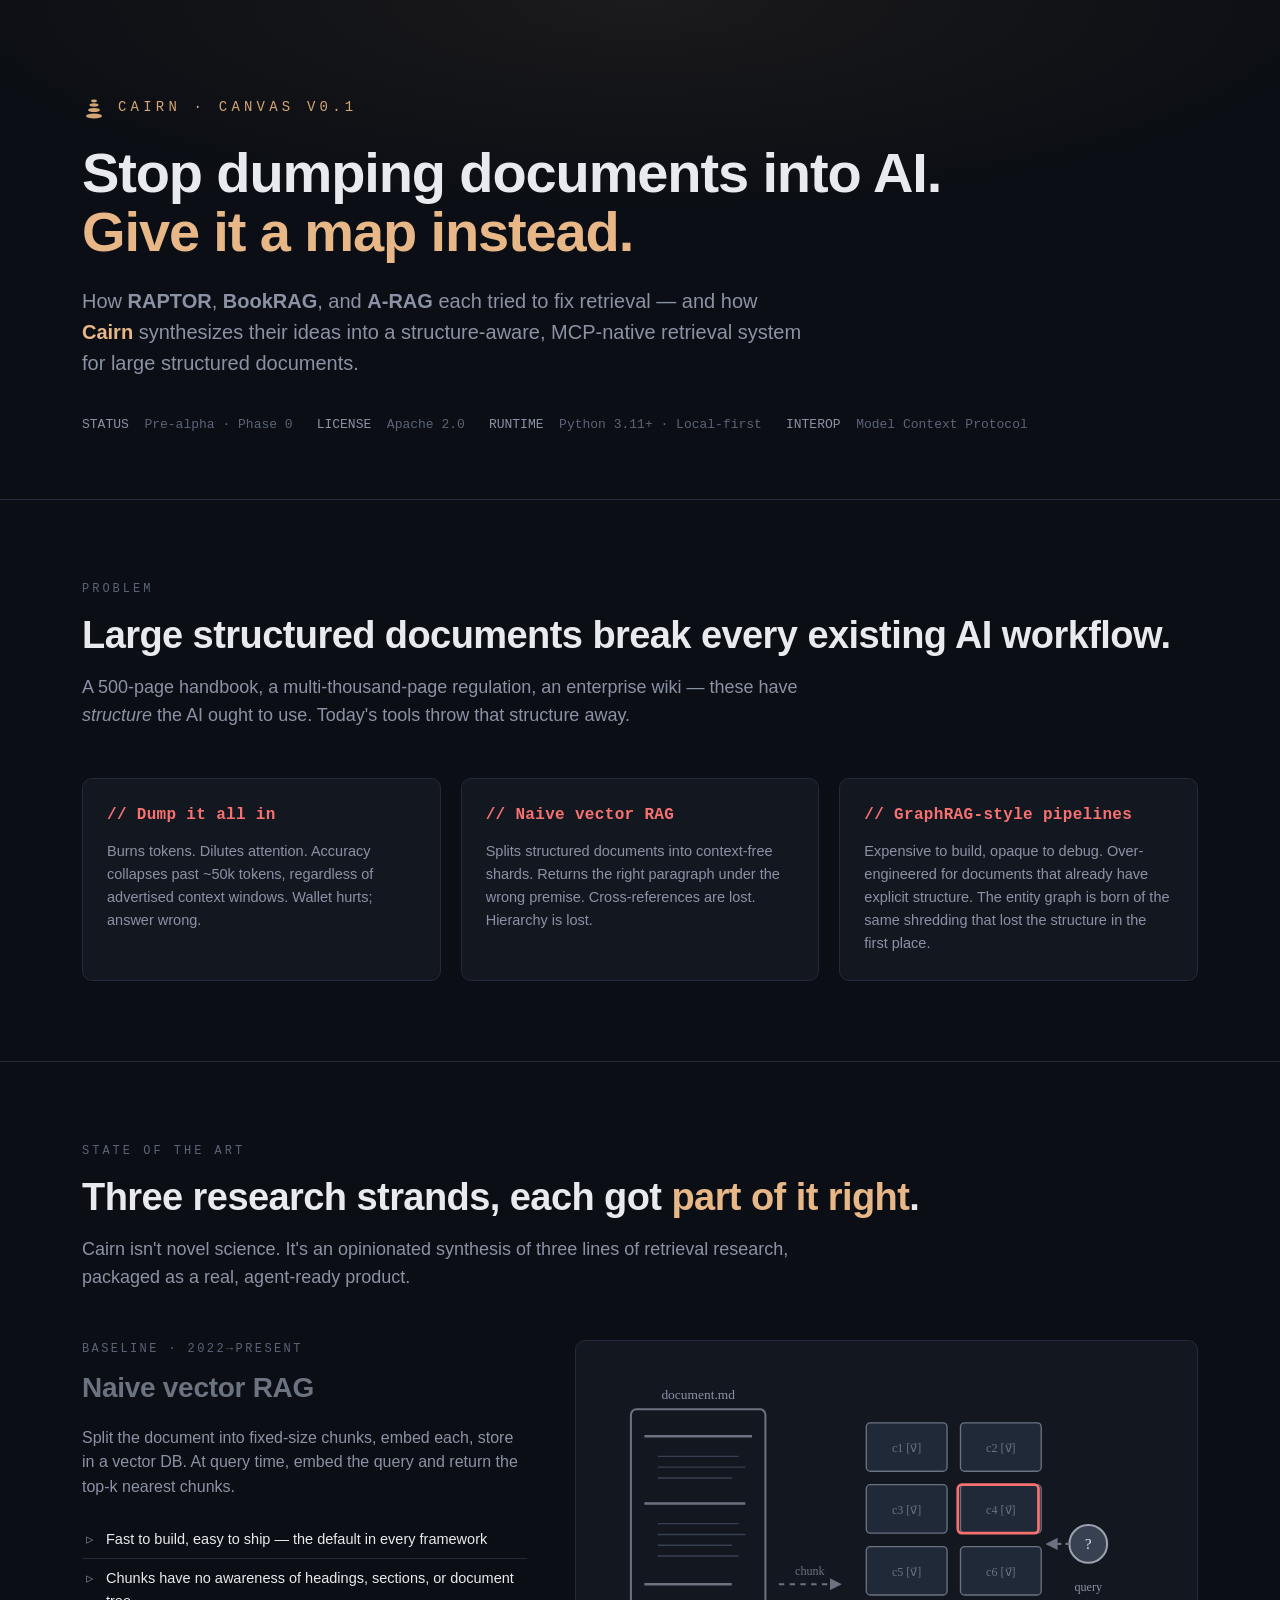
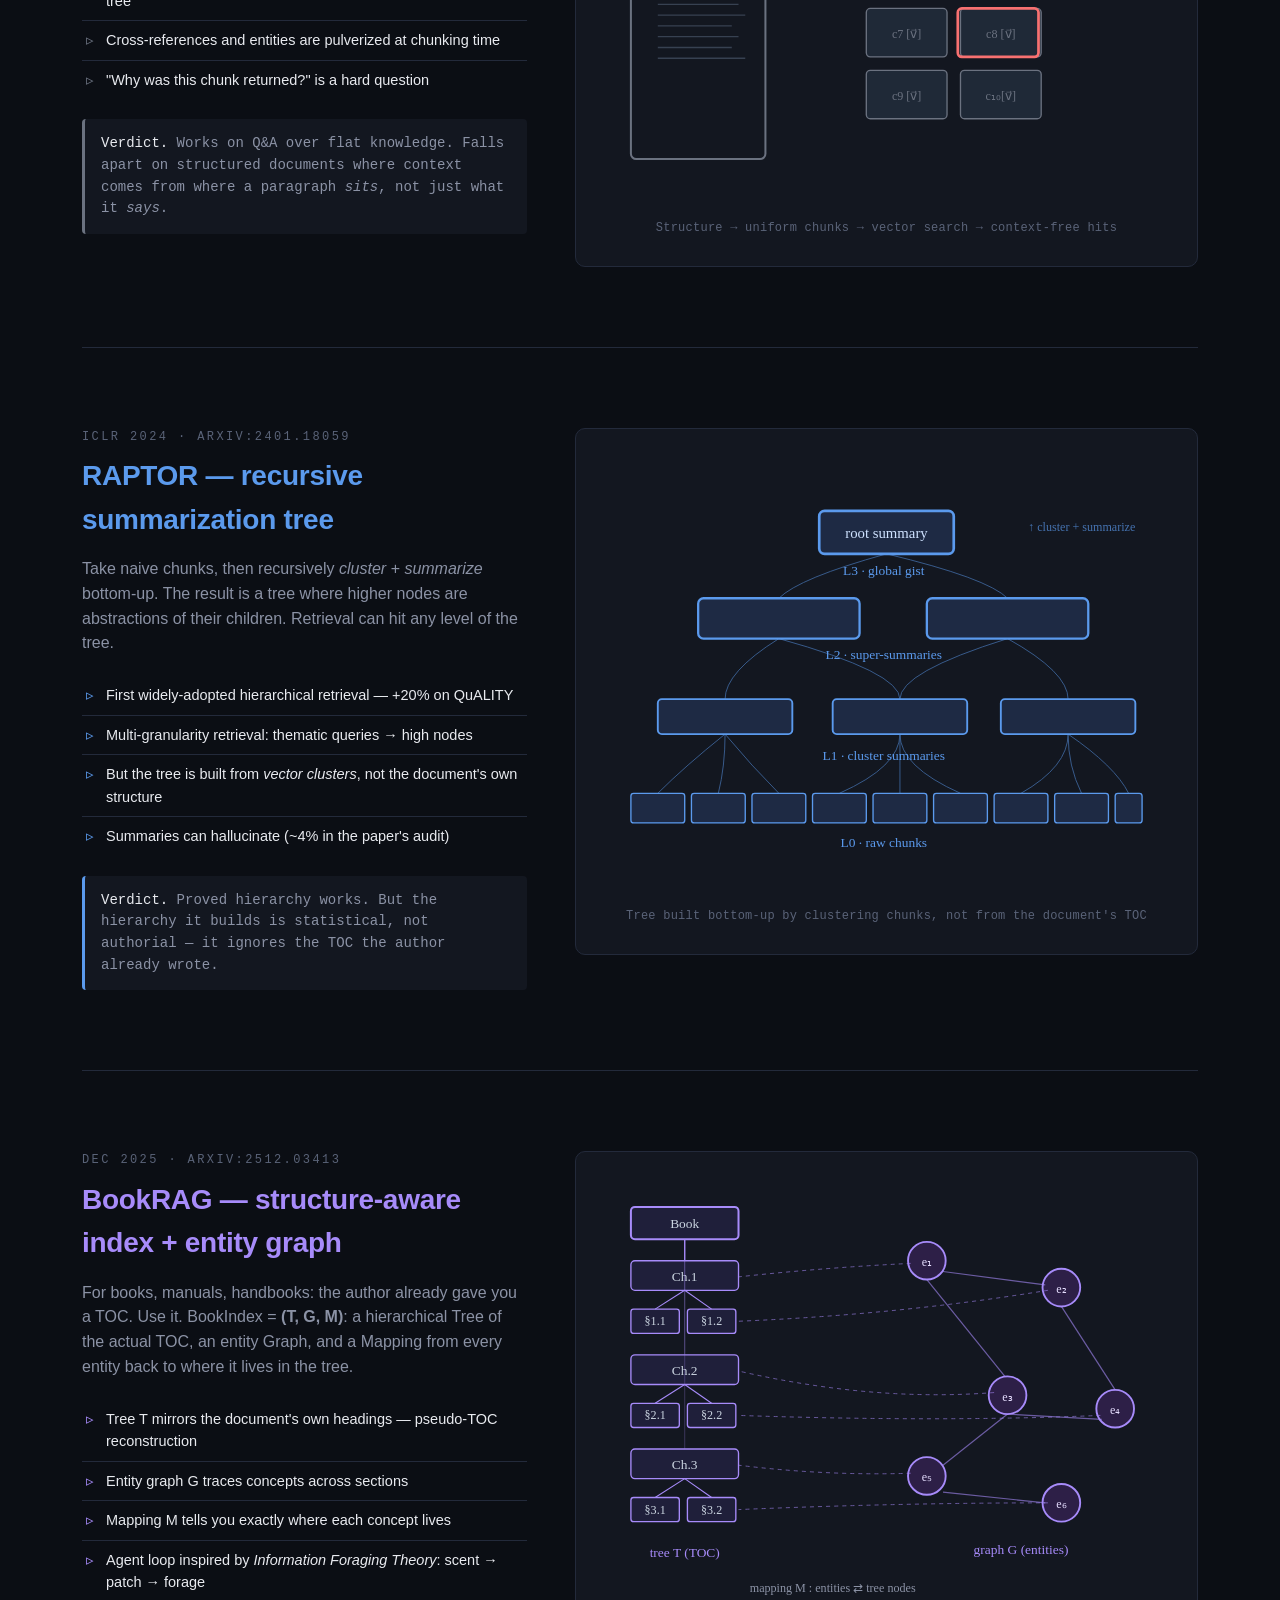
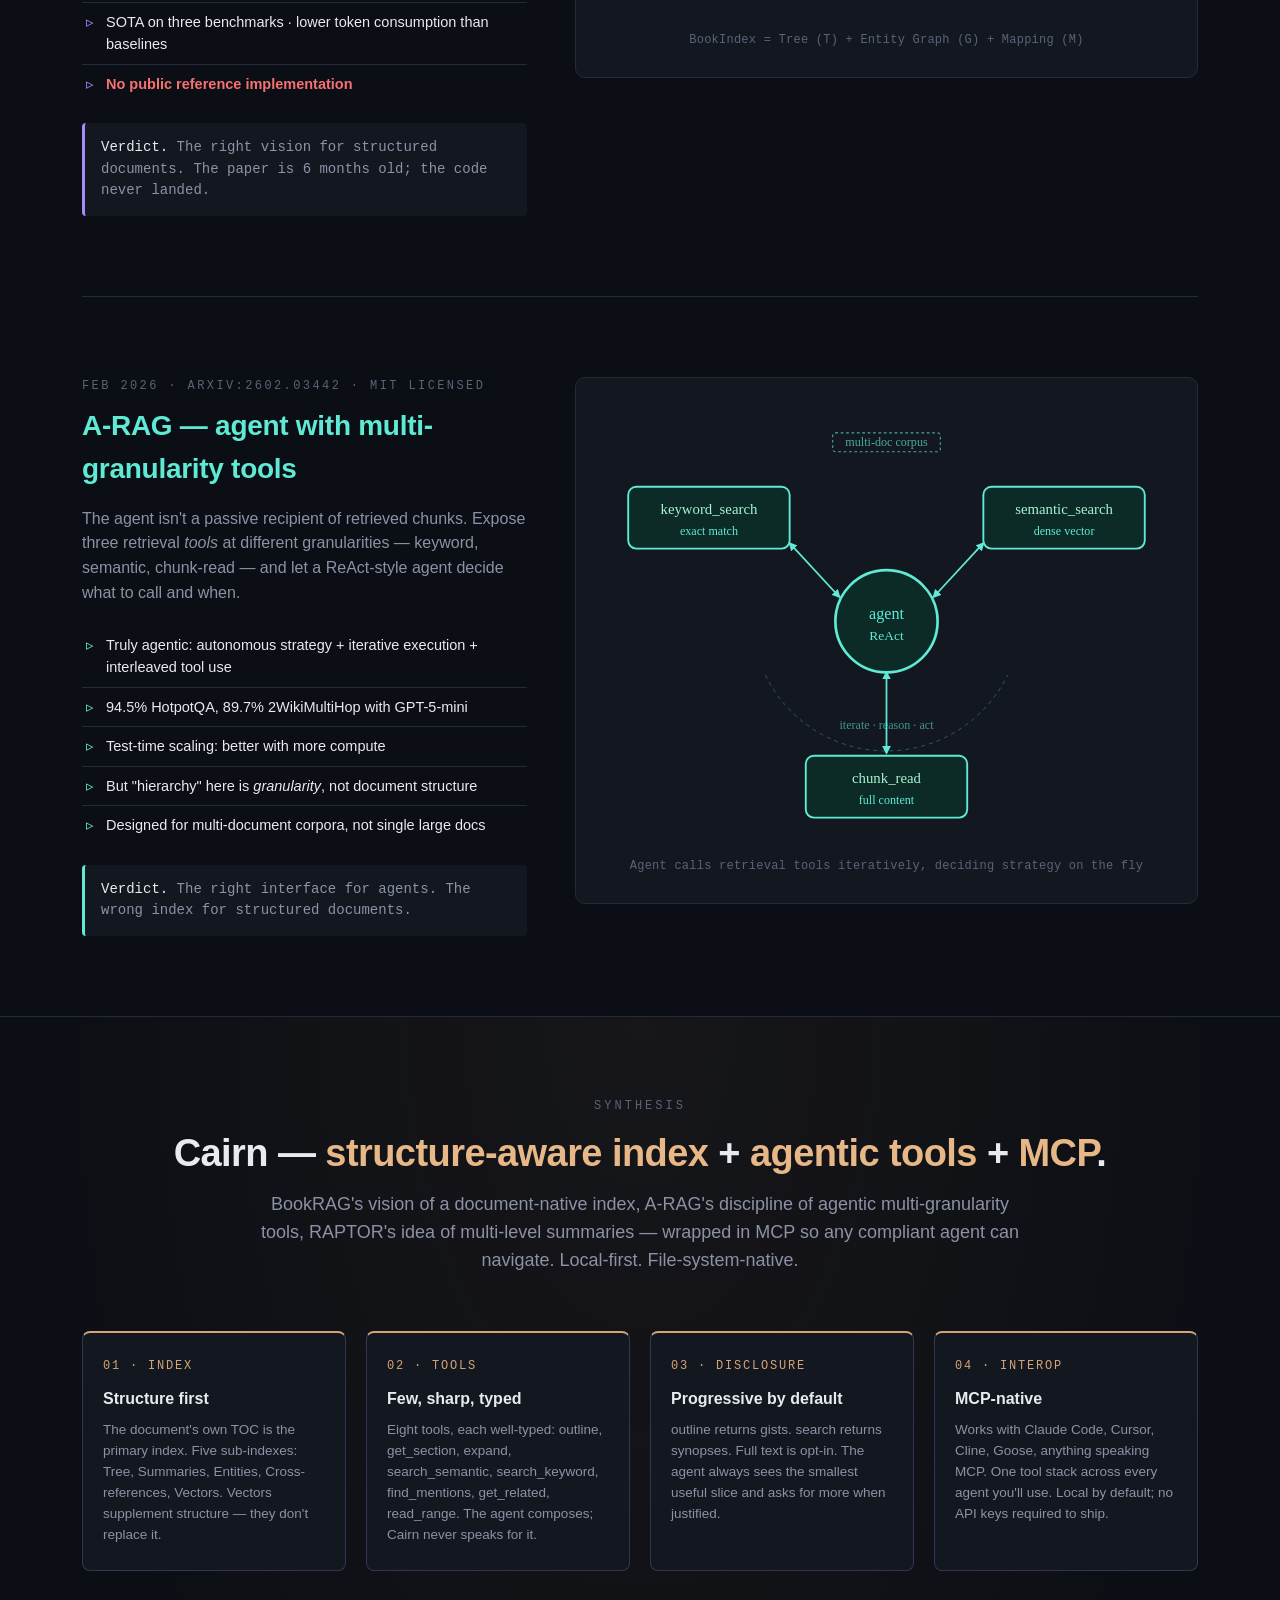
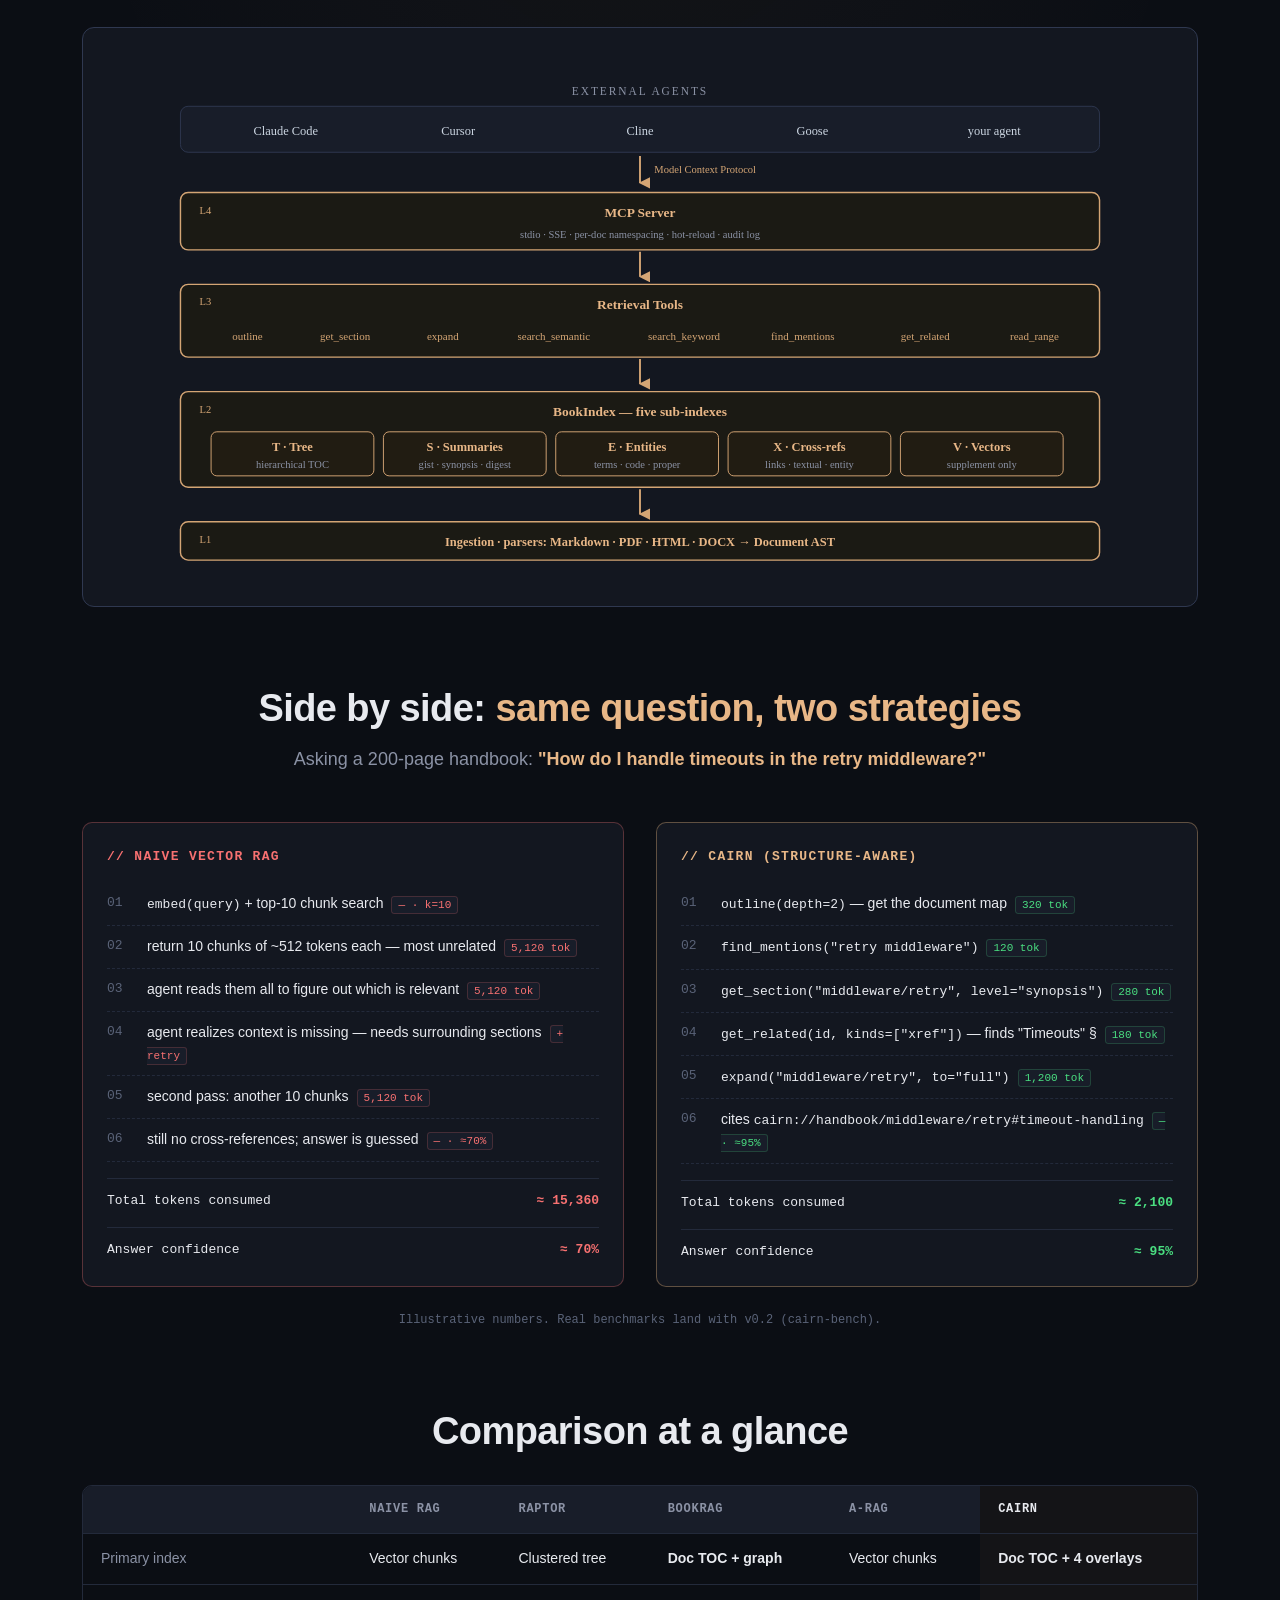
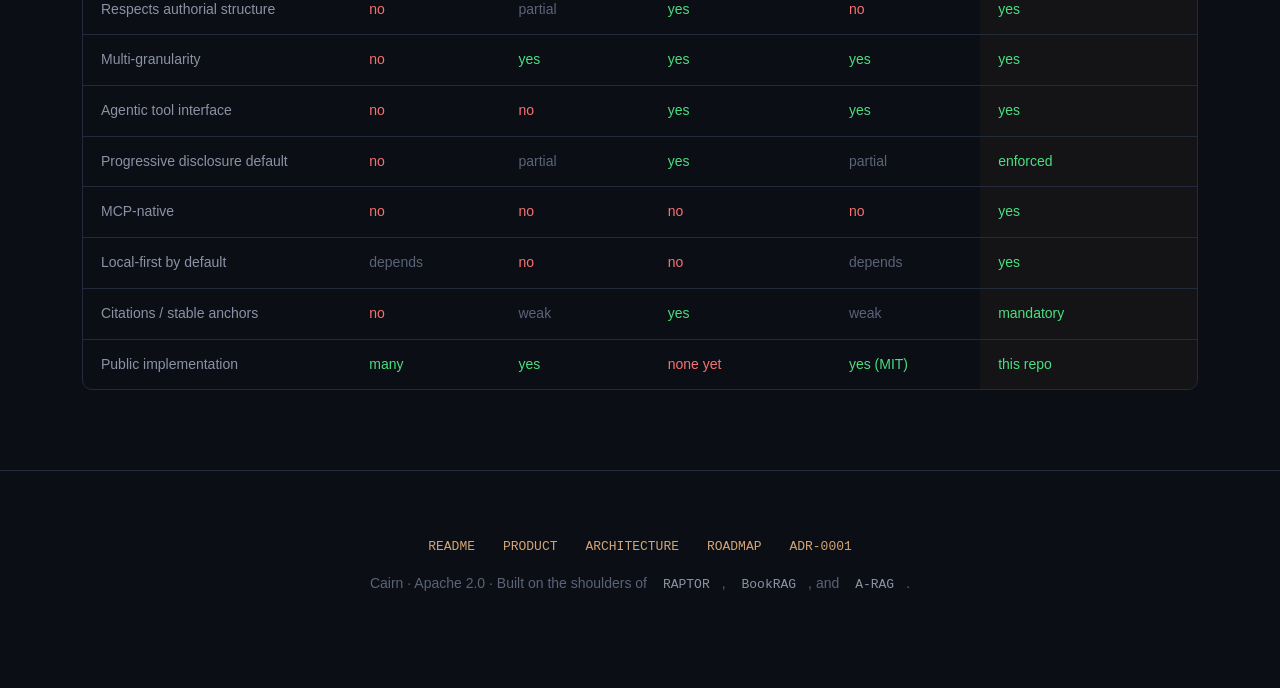
==== docs/canvas.html @ 20bf9326 "chore: foundation commit Authoritative docs (PRODUCT, ARCHITECTURE, CLAUDE, ROADMAP), ADR-0001, CONT" ====
<!DOCTYPE html>
<html lang="en">
<head>
<meta charset="UTF-8">
<meta name="viewport" content="width=device-width, initial-scale=1.0">
<title>Cairn — How structure-aware retrieval works</title>
<style>
  :root {
    --bg: #0b0e14;
    --surface: #131720;
    --surface-2: #181d29;
    --border: #232a3b;
    --border-strong: #2f3850;
    --text: #e8eaef;
    --text-dim: #8b92a5;
    --text-faint: #5a6378;
    --naive: #6b7280;
    --raptor: #5b9aed;
    --bookrag: #a78bfa;
    --arag: #5eead4;
    --cairn: #d4a574;
    --cairn-warm: #e8b787;
    --cairn-deep: #a37e4f;
    --good: #4ade80;
    --bad: #f87171;
    --mono: ui-monospace, "SF Mono", "JetBrains Mono", Menlo, Consolas, monospace;
    --sans: -apple-system, BlinkMacSystemFont, "Inter", "Segoe UI", Roboto, sans-serif;
  }

  * { box-sizing: border-box; }
  html, body { margin: 0; padding: 0; }
  body {
    background: var(--bg);
    color: var(--text);
    font-family: var(--sans);
    line-height: 1.55;
    -webkit-font-smoothing: antialiased;
    font-size: 16px;
  }

  .container {
    max-width: 1180px;
    margin: 0 auto;
    padding: 0 32px;
  }

  /* ---------- Header / hero ---------- */
  header.hero {
    padding: 96px 0 64px;
    border-bottom: 1px solid var(--border);
    background:
      radial-gradient(ellipse 80% 60% at 50% 0%, rgba(212, 165, 116, 0.08), transparent 70%),
      var(--bg);
  }
  .hero .brand {
    font-family: var(--mono);
    color: var(--cairn);
    font-size: 14px;
    letter-spacing: 0.3em;
    text-transform: uppercase;
    margin-bottom: 24px;
    display: flex;
    align-items: center;
    gap: 12px;
  }
  .hero .brand::before {
    content: "";
    display: inline-block;
    width: 24px;
    height: 24px;
    background: url("data:image/svg+xml;utf8,<svg xmlns='http://www.w3.org/2000/svg' viewBox='0 0 24 24' fill='%23d4a574'><ellipse cx='12' cy='20' rx='8' ry='2.5'/><ellipse cx='12' cy='14' rx='6' ry='2'/><ellipse cx='12' cy='9' rx='4.5' ry='1.7'/><ellipse cx='12' cy='5' rx='3' ry='1.4'/></svg>") center/contain no-repeat;
  }
  .hero h1 {
    font-size: 56px;
    font-weight: 700;
    margin: 0 0 24px;
    letter-spacing: -0.02em;
    line-height: 1.05;
    max-width: 920px;
  }
  .hero h1 em {
    font-style: normal;
    color: var(--cairn-warm);
  }
  .hero p.lede {
    font-size: 20px;
    color: var(--text-dim);
    max-width: 720px;
    margin: 0 0 36px;
  }
  .hero .meta {
    display: flex;
    flex-wrap: wrap;
    gap: 24px;
    font-family: var(--mono);
    font-size: 13px;
    color: var(--text-faint);
  }
  .hero .meta span strong { color: var(--text-dim); font-weight: 500; }

  /* ---------- Sections ---------- */
  section {
    padding: 80px 0;
    border-bottom: 1px solid var(--border);
  }
  section .eyebrow {
    font-family: var(--mono);
    font-size: 12px;
    letter-spacing: 0.25em;
    text-transform: uppercase;
    color: var(--text-faint);
    margin-bottom: 16px;
  }
  section h2 {
    font-size: 38px;
    font-weight: 700;
    letter-spacing: -0.015em;
    margin: 0 0 16px;
    line-height: 1.15;
  }
  section h2 em {
    font-style: normal;
    color: var(--cairn-warm);
  }
  section .section-lede {
    font-size: 18px;
    color: var(--text-dim);
    max-width: 760px;
    margin: 0 0 48px;
  }

  /* ---------- Problem grid ---------- */
  .problem-grid {
    display: grid;
    grid-template-columns: repeat(3, 1fr);
    gap: 20px;
    margin-top: 40px;
  }
  .problem-card {
    background: var(--surface);
    border: 1px solid var(--border);
    border-radius: 10px;
    padding: 24px;
  }
  .problem-card h3 {
    margin: 0 0 12px;
    font-size: 16px;
    font-weight: 600;
    color: var(--bad);
    font-family: var(--mono);
    letter-spacing: 0.02em;
  }
  .problem-card p {
    margin: 0;
    color: var(--text-dim);
    font-size: 14.5px;
    line-height: 1.6;
  }

  /* ---------- Approach card (the main thing) ---------- */
  .approach {
    display: grid;
    grid-template-columns: 1fr 1.4fr;
    gap: 48px;
    align-items: start;
    margin-bottom: 80px;
    padding-bottom: 80px;
    border-bottom: 1px solid var(--border);
  }
  .approach:last-child { border-bottom: none; padding-bottom: 0; margin-bottom: 0; }
  .approach .label {
    font-family: var(--mono);
    font-size: 12px;
    letter-spacing: 0.2em;
    text-transform: uppercase;
    margin-bottom: 8px;
    color: var(--text-faint);
  }
  .approach h3 {
    font-size: 28px;
    font-weight: 700;
    margin: 0 0 16px;
    letter-spacing: -0.01em;
  }
  .approach.naive h3 { color: var(--naive); }
  .approach.raptor h3 { color: var(--raptor); }
  .approach.bookrag h3 { color: var(--bookrag); }
  .approach.arag h3 { color: var(--arag); }
  .approach .desc {
    color: var(--text-dim);
    font-size: 16px;
    margin: 0 0 20px;
  }
  .approach .properties { list-style: none; padding: 0; margin: 0 0 20px; }
  .approach .properties li {
    padding: 8px 0 8px 24px;
    position: relative;
    color: var(--text);
    font-size: 14.5px;
    border-bottom: 1px solid var(--border);
  }
  .approach .properties li:last-child { border-bottom: none; }
  .approach .properties li::before {
    content: "▹";
    position: absolute;
    left: 4px;
    top: 8px;
    color: var(--text-faint);
  }
  .approach.naive   .properties li::before { color: var(--naive); }
  .approach.raptor  .properties li::before { color: var(--raptor); }
  .approach.bookrag .properties li::before { color: var(--bookrag); }
  .approach.arag    .properties li::before { color: var(--arag); }
  .approach .verdict {
    padding: 14px 16px;
    background: var(--surface);
    border-left: 3px solid;
    border-radius: 4px;
    font-size: 14px;
    color: var(--text-dim);
    font-family: var(--mono);
  }
  .approach.naive   .verdict { border-left-color: var(--naive); }
  .approach.raptor  .verdict { border-left-color: var(--raptor); }
  .approach.bookrag .verdict { border-left-color: var(--bookrag); }
  .approach.arag    .verdict { border-left-color: var(--arag); }
  .approach .verdict strong { color: var(--text); font-weight: 500; }

  .diagram {
    background: var(--surface);
    border: 1px solid var(--border);
    border-radius: 10px;
    padding: 28px;
    min-height: 360px;
    display: flex;
    flex-direction: column;
    justify-content: center;
    align-items: center;
  }
  .diagram svg { max-width: 100%; height: auto; }
  .diagram .caption {
    font-family: var(--mono);
    font-size: 12px;
    color: var(--text-faint);
    text-align: center;
    margin-top: 20px;
    letter-spacing: 0.02em;
  }

  /* ---------- Cairn section (highlight) ---------- */
  .cairn-section {
    background:
      radial-gradient(ellipse 70% 60% at 50% 0%, rgba(212, 165, 116, 0.06), transparent 70%),
      var(--bg);
  }
  .cairn-section h2 {
    text-align: center;
  }
  .cairn-section .section-lede {
    text-align: center;
    margin-left: auto;
    margin-right: auto;
  }
  .cairn-pillars {
    display: grid;
    grid-template-columns: repeat(4, 1fr);
    gap: 20px;
    margin: 56px 0;
  }
  .pillar {
    background: var(--surface);
    border: 1px solid var(--border-strong);
    border-top: 2px solid var(--cairn);
    border-radius: 8px;
    padding: 24px 20px;
  }
  .pillar .pill-num {
    font-family: var(--mono);
    color: var(--cairn);
    font-size: 12px;
    letter-spacing: 0.15em;
    margin-bottom: 12px;
  }
  .pillar h4 {
    margin: 0 0 8px;
    font-size: 16px;
    color: var(--text);
    font-weight: 600;
  }
  .pillar p {
    margin: 0;
    color: var(--text-dim);
    font-size: 13.5px;
    line-height: 1.55;
  }

  /* ---------- Architecture diagram ---------- */
  .arch-wrap {
    background: var(--surface);
    border: 1px solid var(--border-strong);
    border-radius: 12px;
    padding: 40px;
    margin-top: 24px;
  }
  .arch-wrap svg { width: 100%; height: auto; display: block; }

  /* ---------- Flow demo ---------- */
  .flow {
    display: grid;
    grid-template-columns: 1fr 1fr;
    gap: 32px;
    align-items: stretch;
    margin-top: 40px;
  }
  .flow-card {
    background: var(--surface);
    border: 1px solid var(--border);
    border-radius: 10px;
    padding: 24px;
  }
  .flow-card.bad { border-color: rgba(248, 113, 113, 0.3); }
  .flow-card.good { border-color: rgba(212, 165, 116, 0.4); }
  .flow-card h4 {
    margin: 0 0 16px;
    font-family: var(--mono);
    font-size: 13px;
    letter-spacing: 0.1em;
    text-transform: uppercase;
  }
  .flow-card.bad h4 { color: var(--bad); }
  .flow-card.good h4 { color: var(--cairn-warm); }
  .flow-step {
    display: grid;
    grid-template-columns: 28px 1fr;
    gap: 12px;
    padding: 10px 0;
    border-bottom: 1px dashed var(--border);
    font-size: 14px;
  }
  .flow-step:last-child { border-bottom: none; }
  .flow-step .num {
    font-family: var(--mono);
    color: var(--text-faint);
    font-size: 13px;
  }
  .flow-step .code {
    font-family: var(--mono);
    font-size: 13px;
    color: var(--text);
  }
  .flow-step .tok {
    margin-left: 8px;
    font-family: var(--mono);
    font-size: 11px;
    padding: 2px 6px;
    border-radius: 3px;
    background: var(--surface-2);
    color: var(--text-dim);
  }
  .flow-card.good .flow-step .tok { color: var(--good); border: 1px solid rgba(74, 222, 128, 0.2); }
  .flow-card.bad .flow-step .tok { color: var(--bad); border: 1px solid rgba(248, 113, 113, 0.2); }
  .flow-total {
    margin-top: 16px;
    padding-top: 12px;
    border-top: 1px solid var(--border);
    font-family: var(--mono);
    font-size: 13px;
    display: flex;
    justify-content: space-between;
  }
  .flow-total .total-tok { font-weight: 600; }
  .flow-card.bad .total-tok { color: var(--bad); }
  .flow-card.good .total-tok { color: var(--good); }

  /* ---------- Comparison table ---------- */
  .table-wrap {
    overflow-x: auto;
    margin-top: 32px;
    border: 1px solid var(--border);
    border-radius: 10px;
  }
  table.compare {
    width: 100%;
    border-collapse: collapse;
    font-size: 14px;
  }
  table.compare th, table.compare td {
    text-align: left;
    padding: 14px 18px;
    border-bottom: 1px solid var(--border);
    vertical-align: top;
  }
  table.compare thead th {
    background: var(--surface-2);
    color: var(--text-dim);
    font-family: var(--mono);
    font-size: 12px;
    font-weight: 600;
    letter-spacing: 0.06em;
    text-transform: uppercase;
  }
  table.compare tbody tr:last-child td { border-bottom: none; }
  table.compare td:first-child { color: var(--text-dim); white-space: nowrap; }
  table.compare .h { font-weight: 600; }
  table.compare .cairn-col {
    background: rgba(212, 165, 116, 0.04);
    color: var(--text);
  }
  table.compare .yes { color: var(--good); }
  table.compare .no  { color: var(--bad); }
  table.compare .meh { color: var(--text-faint); }

  /* ---------- Footer ---------- */
  footer {
    padding: 64px 0 96px;
    text-align: center;
    color: var(--text-faint);
    font-size: 14px;
  }
  footer .links { margin-bottom: 16px; }
  footer a {
    color: var(--cairn);
    text-decoration: none;
    margin: 0 12px;
    font-family: var(--mono);
    font-size: 13px;
  }
  footer a:hover { text-decoration: underline; }

  /* ---------- Responsive ---------- */
  @media (max-width: 900px) {
    .hero h1 { font-size: 38px; }
    .approach { grid-template-columns: 1fr; gap: 24px; }
    .cairn-pillars { grid-template-columns: repeat(2, 1fr); }
    .problem-grid { grid-template-columns: 1fr; }
    .flow { grid-template-columns: 1fr; }
    section { padding: 56px 0; }
    section h2 { font-size: 28px; }
  }
</style>
</head>
<body>

<!-- ============= HERO ============= -->
<header class="hero">
  <div class="container">
    <div class="brand">CAIRN · canvas v0.1</div>
    <h1>Stop dumping documents into AI.<br><em>Give it a map instead.</em></h1>
    <p class="lede">
      How <strong>RAPTOR</strong>, <strong>BookRAG</strong>, and <strong>A-RAG</strong>
      each tried to fix retrieval — and how <strong style="color: var(--cairn-warm);">Cairn</strong>
      synthesizes their ideas into a structure-aware, MCP-native retrieval system
      for large structured documents.
    </p>
    <div class="meta">
      <span><strong>STATUS</strong>&nbsp;&nbsp;Pre-alpha · Phase 0</span>
      <span><strong>LICENSE</strong>&nbsp;&nbsp;Apache 2.0</span>
      <span><strong>RUNTIME</strong>&nbsp;&nbsp;Python 3.11+ · Local-first</span>
      <span><strong>INTEROP</strong>&nbsp;&nbsp;Model Context Protocol</span>
    </div>
  </div>
</header>

<!-- ============= THE PROBLEM ============= -->
<section>
  <div class="container">
    <div class="eyebrow">Problem</div>
    <h2>Large structured documents break every existing AI workflow.</h2>
    <p class="section-lede">
      A 500-page handbook, a multi-thousand-page regulation, an enterprise wiki —
      these have <em>structure</em> the AI ought to use. Today's tools throw that
      structure away.
    </p>
    <div class="problem-grid">
      <div class="problem-card">
        <h3>// Dump it all in</h3>
        <p>
          Burns tokens. Dilutes attention. Accuracy collapses past ~50k tokens,
          regardless of advertised context windows. Wallet hurts; answer wrong.
        </p>
      </div>
      <div class="problem-card">
        <h3>// Naive vector RAG</h3>
        <p>
          Splits structured documents into context-free shards. Returns the
          right paragraph under the wrong premise. Cross-references are lost.
          Hierarchy is lost.
        </p>
      </div>
      <div class="problem-card">
        <h3>// GraphRAG-style pipelines</h3>
        <p>
          Expensive to build, opaque to debug. Over-engineered for documents
          that already have explicit structure. The entity graph is born of
          the same shredding that lost the structure in the first place.
        </p>
      </div>
    </div>
  </div>
</section>

<!-- ============= APPROACHES ============= -->
<section>
  <div class="container">
    <div class="eyebrow">State of the art</div>
    <h2>Three research strands, each got <em>part of it right</em>.</h2>
    <p class="section-lede">
      Cairn isn't novel science. It's an opinionated synthesis of three lines of
      retrieval research, packaged as a real, agent-ready product.
    </p>

    <!-- ----- Naive RAG (baseline) ----- -->
    <div class="approach naive">
      <div class="text">
        <div class="label">Baseline · 2022→present</div>
        <h3>Naive vector RAG</h3>
        <p class="desc">
          Split the document into fixed-size chunks, embed each, store in a
          vector DB. At query time, embed the query and return the top-k nearest
          chunks.
        </p>
        <ul class="properties">
          <li>Fast to build, easy to ship — the default in every framework</li>
          <li>Chunks have no awareness of headings, sections, or document tree</li>
          <li>Cross-references and entities are pulverized at chunking time</li>
          <li>"Why was this chunk returned?" is a hard question</li>
        </ul>
        <div class="verdict">
          <strong>Verdict.</strong> Works on Q&amp;A over flat knowledge.
          Falls apart on structured documents where context comes from where
          a paragraph <em>sits</em>, not just what it <em>says</em>.
        </div>
      </div>
      <div class="diagram">
        <svg viewBox="0 0 420 320" xmlns="http://www.w3.org/2000/svg">
          <!-- Document with shredding -->
          <rect x="20" y="30" width="100" height="260" rx="4" fill="none" stroke="#6b7280" stroke-width="1.5"/>
          <text x="70" y="22" text-anchor="middle" fill="#8b92a5" font-family="ui-monospace" font-size="10">document.md</text>
          <!-- Show heading structure being lost -->
          <line x1="30" y1="50" x2="110" y2="50" stroke="#6b7280" stroke-width="2"/>
          <line x1="40" y1="65" x2="100" y2="65" stroke="#374151" stroke-width="1"/>
          <line x1="40" y1="73" x2="105" y2="73" stroke="#374151" stroke-width="1"/>
          <line x1="40" y1="81" x2="95" y2="81" stroke="#374151" stroke-width="1"/>
          <line x1="30" y1="100" x2="105" y2="100" stroke="#6b7280" stroke-width="2"/>
          <line x1="40" y1="115" x2="100" y2="115" stroke="#374151" stroke-width="1"/>
          <line x1="40" y1="123" x2="105" y2="123" stroke="#374151" stroke-width="1"/>
          <line x1="40" y1="131" x2="95" y2="131" stroke="#374151" stroke-width="1"/>
          <line x1="40" y1="139" x2="100" y2="139" stroke="#374151" stroke-width="1"/>
          <line x1="30" y1="160" x2="95" y2="160" stroke="#6b7280" stroke-width="2"/>
          <line x1="40" y1="175" x2="100" y2="175" stroke="#374151" stroke-width="1"/>
          <line x1="40" y1="183" x2="105" y2="183" stroke="#374151" stroke-width="1"/>
          <line x1="40" y1="191" x2="95" y2="191" stroke="#374151" stroke-width="1"/>
          <line x1="40" y1="199" x2="100" y2="199" stroke="#374151" stroke-width="1"/>
          <line x1="40" y1="207" x2="95" y2="207" stroke="#374151" stroke-width="1"/>
          <line x1="40" y1="215" x2="105" y2="215" stroke="#374151" stroke-width="1"/>

          <!-- Arrow: shred -->
          <path d="M 130 160 L 175 160" stroke="#6b7280" stroke-width="1.5" stroke-dasharray="4 4" fill="none" marker-end="url(#arrow-naive)"/>
          <text x="153" y="153" text-anchor="middle" fill="#6b7280" font-family="ui-monospace" font-size="9">chunk</text>

          <!-- Chunks -->
          <g fill="#1f2937" stroke="#6b7280" stroke-width="1">
            <rect x="195" y="40" width="60" height="36" rx="3"/>
            <rect x="265" y="40" width="60" height="36" rx="3"/>
            <rect x="195" y="86" width="60" height="36" rx="3"/>
            <rect x="265" y="86" width="60" height="36" rx="3"/>
            <rect x="195" y="132" width="60" height="36" rx="3"/>
            <rect x="265" y="132" width="60" height="36" rx="3"/>
            <rect x="195" y="178" width="60" height="36" rx="3"/>
            <rect x="265" y="178" width="60" height="36" rx="3"/>
            <rect x="195" y="224" width="60" height="36" rx="3"/>
            <rect x="265" y="224" width="60" height="36" rx="3"/>
          </g>
          <g fill="#6b7280" font-family="ui-monospace" font-size="9" text-anchor="middle">
            <text x="225" y="62">c1 [v⃗]</text>
            <text x="295" y="62">c2 [v⃗]</text>
            <text x="225" y="108">c3 [v⃗]</text>
            <text x="295" y="108">c4 [v⃗]</text>
            <text x="225" y="154">c5 [v⃗]</text>
            <text x="295" y="154">c6 [v⃗]</text>
            <text x="225" y="200">c7 [v⃗]</text>
            <text x="295" y="200">c8 [v⃗]</text>
            <text x="225" y="246">c9 [v⃗]</text>
            <text x="295" y="246">c₁₀[v⃗]</text>
          </g>

          <!-- Query -->
          <g transform="translate(360, 130)">
            <circle r="14" fill="#374151" stroke="#9ca3af" stroke-width="1.5"/>
            <text y="4" text-anchor="middle" fill="#e8eaef" font-family="ui-monospace" font-size="11">?</text>
            <text y="35" text-anchor="middle" fill="#8b92a5" font-family="ui-monospace" font-size="9">query</text>
          </g>
          <path d="M 346 130 L 330 130" stroke="#6b7280" stroke-width="1.5" stroke-dasharray="3 3" fill="none" marker-end="url(#arrow-naive)"/>

          <!-- Selected (top-k highlighted) -->
          <rect x="263" y="86" width="60" height="36" rx="3" fill="none" stroke="#f87171" stroke-width="2"/>
          <rect x="263" y="178" width="60" height="36" rx="3" fill="none" stroke="#f87171" stroke-width="2"/>

          <defs>
            <marker id="arrow-naive" viewBox="0 0 10 10" refX="8" refY="5" markerWidth="6" markerHeight="6" orient="auto">
              <path d="M0,0 L10,5 L0,10 z" fill="#6b7280"/>
            </marker>
          </defs>
        </svg>
        <div class="caption">Structure → uniform chunks → vector search → context-free hits</div>
      </div>
    </div>

    <!-- ----- RAPTOR ----- -->
    <div class="approach raptor">
      <div class="text">
        <div class="label">ICLR 2024 · arXiv:2401.18059</div>
        <h3>RAPTOR — recursive summarization tree</h3>
        <p class="desc">
          Take naive chunks, then recursively <em>cluster + summarize</em>
          bottom-up. The result is a tree where higher nodes are abstractions of
          their children. Retrieval can hit any level of the tree.
        </p>
        <ul class="properties">
          <li>First widely-adopted hierarchical retrieval — +20% on QuALITY</li>
          <li>Multi-granularity retrieval: thematic queries → high nodes</li>
          <li>But the tree is built from <em>vector clusters</em>, not the document's own structure</li>
          <li>Summaries can hallucinate (~4% in the paper's audit)</li>
        </ul>
        <div class="verdict">
          <strong>Verdict.</strong> Proved hierarchy works. But the hierarchy
          it builds is statistical, not authorial — it ignores the TOC the
          author already wrote.
        </div>
      </div>
      <div class="diagram">
        <svg viewBox="0 0 420 320" xmlns="http://www.w3.org/2000/svg">
          <!-- bottom: chunks -->
          <g fill="#1e2a44" stroke="#5b9aed" stroke-width="1">
            <rect x="20"  y="250" width="40" height="22" rx="2"/>
            <rect x="65"  y="250" width="40" height="22" rx="2"/>
            <rect x="110" y="250" width="40" height="22" rx="2"/>
            <rect x="155" y="250" width="40" height="22" rx="2"/>
            <rect x="200" y="250" width="40" height="22" rx="2"/>
            <rect x="245" y="250" width="40" height="22" rx="2"/>
            <rect x="290" y="250" width="40" height="22" rx="2"/>
            <rect x="335" y="250" width="40" height="22" rx="2"/>
            <rect x="380" y="250" width="20" height="22" rx="2"/>
          </g>
          <text x="208" y="290" text-anchor="middle" fill="#5b9aed" font-family="ui-monospace" font-size="10">L0 · raw chunks</text>

          <!-- level 1: 3 clusters -->
          <g fill="#1e2a44" stroke="#5b9aed" stroke-width="1.4">
            <rect x="40"  y="180" width="100" height="26" rx="3"/>
            <rect x="170" y="180" width="100" height="26" rx="3"/>
            <rect x="295" y="180" width="100" height="26" rx="3"/>
          </g>
          <text x="208" y="225" text-anchor="middle" fill="#5b9aed" font-family="ui-monospace" font-size="10">L1 · cluster summaries</text>

          <!-- level 2: 2 super-clusters -->
          <g fill="#1e2a44" stroke="#5b9aed" stroke-width="1.7">
            <rect x="70"  y="105" width="120" height="30" rx="4"/>
            <rect x="240" y="105" width="120" height="30" rx="4"/>
          </g>
          <text x="208" y="150" text-anchor="middle" fill="#5b9aed" font-family="ui-monospace" font-size="10">L2 · super-summaries</text>

          <!-- root -->
          <rect x="160" y="40" width="100" height="32" rx="4" fill="#1e2a44" stroke="#5b9aed" stroke-width="2"/>
          <text x="210" y="60" text-anchor="middle" fill="#cfe2ff" font-family="ui-monospace" font-size="11">root summary</text>
          <text x="208" y="88" text-anchor="middle" fill="#5b9aed" font-family="ui-monospace" font-size="10">L3 · global gist</text>

          <!-- edges -->
          <g stroke="#5b9aed" stroke-width="0.7" fill="none" opacity="0.55">
            <!-- L0 → L1 -->
            <path d="M 40 250 Q 60 230 90 206"/>
            <path d="M 85 250 Q 90 230 90 206"/>
            <path d="M 130 250 Q 110 230 90 206"/>
            <path d="M 175 250 Q 220 230 220 206"/>
            <path d="M 220 250 Q 220 230 220 206"/>
            <path d="M 265 250 Q 220 230 220 206"/>
            <path d="M 310 250 Q 345 230 345 206"/>
            <path d="M 355 250 Q 345 230 345 206"/>
            <path d="M 390 250 Q 380 230 345 206"/>
            <!-- L1 → L2 -->
            <path d="M 90 180 Q 90 160 130 135"/>
            <path d="M 220 180 Q 220 160 130 135"/>
            <path d="M 220 180 Q 220 160 300 135"/>
            <path d="M 345 180 Q 345 160 300 135"/>
            <!-- L2 → root -->
            <path d="M 130 105 Q 145 90 210 72"/>
            <path d="M 300 105 Q 285 90 210 72"/>
          </g>

          <!-- annotation: clustering arrow -->
          <text x="395" y="55" text-anchor="end" fill="#5b9aed" font-family="ui-monospace" font-size="9" opacity="0.7">↑ cluster + summarize</text>
        </svg>
        <div class="caption">Tree built bottom-up by clustering chunks, not from the document's TOC</div>
      </div>
    </div>

    <!-- ----- BookRAG ----- -->
    <div class="approach bookrag">
      <div class="text">
        <div class="label">Dec 2025 · arXiv:2512.03413</div>
        <h3>BookRAG — structure-aware index + entity graph</h3>
        <p class="desc">
          For books, manuals, handbooks: the author already gave you a TOC.
          Use it. BookIndex = <strong>(T, G, M)</strong>: a hierarchical Tree of
          the actual TOC, an entity Graph, and a Mapping from every entity back
          to where it lives in the tree.
        </p>
        <ul class="properties">
          <li>Tree T mirrors the document's own headings — pseudo-TOC reconstruction</li>
          <li>Entity graph G traces concepts across sections</li>
          <li>Mapping M tells you exactly where each concept lives</li>
          <li>Agent loop inspired by <em>Information Foraging Theory</em>: scent → patch → forage</li>
          <li>SOTA on three benchmarks · lower token consumption than baselines</li>
          <li><strong style="color:#f87171;">No public reference implementation</strong></li>
        </ul>
        <div class="verdict">
          <strong>Verdict.</strong> The right vision for structured documents.
          The paper is 6 months old; the code never landed.
        </div>
      </div>
      <div class="diagram">
        <svg viewBox="0 0 420 320" xmlns="http://www.w3.org/2000/svg">
          <!-- TOC tree on the left -->
          <g font-family="ui-monospace" font-size="10" fill="#cbd5e1">
            <!-- root book -->
            <rect x="20" y="20" width="80" height="24" rx="3" fill="#1f1f3a" stroke="#a78bfa" stroke-width="1.5"/>
            <text x="60" y="36" text-anchor="middle">Book</text>
            <!-- chapter 1 -->
            <rect x="20" y="60" width="80" height="22" rx="3" fill="#1f1f3a" stroke="#a78bfa"/>
            <text x="60" y="75" text-anchor="middle">Ch.1</text>
            <line x1="60" y1="44" x2="60" y2="60" stroke="#a78bfa" stroke-width="1"/>
            <!-- ch1 sec a/b -->
            <rect x="20" y="96" width="36" height="18" rx="2" fill="#1f1f3a" stroke="#a78bfa"/>
            <text x="38" y="108" text-anchor="middle" font-size="9">§1.1</text>
            <rect x="62" y="96" width="36" height="18" rx="2" fill="#1f1f3a" stroke="#a78bfa"/>
            <text x="80" y="108" text-anchor="middle" font-size="9">§1.2</text>
            <line x1="60" y1="82" x2="38" y2="96" stroke="#a78bfa" stroke-width="0.8"/>
            <line x1="60" y1="82" x2="80" y2="96" stroke="#a78bfa" stroke-width="0.8"/>
            <!-- chapter 2 -->
            <rect x="20" y="130" width="80" height="22" rx="3" fill="#1f1f3a" stroke="#a78bfa"/>
            <text x="60" y="145" text-anchor="middle">Ch.2</text>
            <line x1="60" y1="44" x2="60" y2="130" stroke="#a78bfa" stroke-width="0.5" opacity="0.4"/>
            <!-- ch2 sec a/b -->
            <rect x="20" y="166" width="36" height="18" rx="2" fill="#1f1f3a" stroke="#a78bfa"/>
            <text x="38" y="178" text-anchor="middle" font-size="9">§2.1</text>
            <rect x="62" y="166" width="36" height="18" rx="2" fill="#1f1f3a" stroke="#a78bfa"/>
            <text x="80" y="178" text-anchor="middle" font-size="9">§2.2</text>
            <line x1="60" y1="152" x2="38" y2="166" stroke="#a78bfa" stroke-width="0.8"/>
            <line x1="60" y1="152" x2="80" y2="166" stroke="#a78bfa" stroke-width="0.8"/>
            <!-- chapter 3 -->
            <rect x="20" y="200" width="80" height="22" rx="3" fill="#1f1f3a" stroke="#a78bfa"/>
            <text x="60" y="215" text-anchor="middle">Ch.3</text>
            <line x1="60" y1="44" x2="60" y2="200" stroke="#a78bfa" stroke-width="0.5" opacity="0.4"/>
            <rect x="20" y="236" width="36" height="18" rx="2" fill="#1f1f3a" stroke="#a78bfa"/>
            <text x="38" y="248" text-anchor="middle" font-size="9">§3.1</text>
            <rect x="62" y="236" width="36" height="18" rx="2" fill="#1f1f3a" stroke="#a78bfa"/>
            <text x="80" y="248" text-anchor="middle" font-size="9">§3.2</text>
            <line x1="60" y1="222" x2="38" y2="236" stroke="#a78bfa" stroke-width="0.8"/>
            <line x1="60" y1="222" x2="80" y2="236" stroke="#a78bfa" stroke-width="0.8"/>
            <text x="60" y="280" text-anchor="middle" fill="#a78bfa" font-size="10">tree T (TOC)</text>
          </g>

          <!-- Entity graph on the right -->
          <g>
            <!-- entities -->
            <circle cx="240" cy="60" r="14" fill="#2d1f47" stroke="#a78bfa" stroke-width="1.4"/>
            <text x="240" y="64" text-anchor="middle" fill="#e6deff" font-family="ui-monospace" font-size="9">e₁</text>
            <circle cx="340" cy="80" r="14" fill="#2d1f47" stroke="#a78bfa" stroke-width="1.4"/>
            <text x="340" y="84" text-anchor="middle" fill="#e6deff" font-family="ui-monospace" font-size="9">e₂</text>
            <circle cx="300" cy="160" r="14" fill="#2d1f47" stroke="#a78bfa" stroke-width="1.4"/>
            <text x="300" y="164" text-anchor="middle" fill="#e6deff" font-family="ui-monospace" font-size="9">e₃</text>
            <circle cx="380" cy="170" r="14" fill="#2d1f47" stroke="#a78bfa" stroke-width="1.4"/>
            <text x="380" y="174" text-anchor="middle" fill="#e6deff" font-family="ui-monospace" font-size="9">e₄</text>
            <circle cx="240" cy="220" r="14" fill="#2d1f47" stroke="#a78bfa" stroke-width="1.4"/>
            <text x="240" y="224" text-anchor="middle" fill="#e6deff" font-family="ui-monospace" font-size="9">e₅</text>
            <circle cx="340" cy="240" r="14" fill="#2d1f47" stroke="#a78bfa" stroke-width="1.4"/>
            <text x="340" y="244" text-anchor="middle" fill="#e6deff" font-family="ui-monospace" font-size="9">e₆</text>
            <!-- relations between entities -->
            <g stroke="#a78bfa" stroke-width="0.9" fill="none" opacity="0.6">
              <line x1="252" y1="68" x2="328" y2="78"/>
              <line x1="240" y1="74" x2="298" y2="146"/>
              <line x1="340" y1="94" x2="380" y2="156"/>
              <line x1="300" y1="174" x2="370" y2="178"/>
              <line x1="300" y1="174" x2="252" y2="212"/>
              <line x1="252" y1="232" x2="328" y2="240"/>
            </g>
            <text x="310" y="278" text-anchor="middle" fill="#a78bfa" font-family="ui-monospace" font-size="10">graph G (entities)</text>
          </g>

          <!-- M: dashed mappings from entities to tree nodes -->
          <g stroke="#a78bfa" stroke-width="0.7" fill="none" stroke-dasharray="3 3" opacity="0.6">
            <path d="M 228 62 Q 165 65 100 72"/>     <!-- e1 → §1.1 region -->
            <path d="M 330 82 Q 220 100 100 105"/>   <!-- e2 → §1.2 -->
            <path d="M 290 158 Q 200 165 100 142"/>  <!-- e3 → Ch.2 -->
            <path d="M 369 175 Q 250 180 100 175"/>  <!-- e4 → §2.1 -->
            <path d="M 228 218 Q 165 220 100 212"/>  <!-- e5 → Ch.3 -->
            <path d="M 330 240 Q 220 240 100 245"/>  <!-- e6 → §3.1 -->
          </g>
          <text x="170" y="306" text-anchor="middle" fill="#8b92a5" font-family="ui-monospace" font-size="9">mapping M : entities ⇄ tree nodes</text>
        </svg>
        <div class="caption">BookIndex = Tree (T) + Entity Graph (G) + Mapping (M)</div>
      </div>
    </div>

    <!-- ----- A-RAG ----- -->
    <div class="approach arag">
      <div class="text">
        <div class="label">Feb 2026 · arXiv:2602.03442 · MIT licensed</div>
        <h3>A-RAG — agent with multi-granularity tools</h3>
        <p class="desc">
          The agent isn't a passive recipient of retrieved chunks. Expose three
          retrieval <em>tools</em> at different granularities — keyword,
          semantic, chunk-read — and let a ReAct-style agent decide what to
          call and when.
        </p>
        <ul class="properties">
          <li>Truly agentic: autonomous strategy + iterative execution + interleaved tool use</li>
          <li>94.5% HotpotQA, 89.7% 2WikiMultiHop with GPT-5-mini</li>
          <li>Test-time scaling: better with more compute</li>
          <li>But "hierarchy" here is <em>granularity</em>, not document structure</li>
          <li>Designed for multi-document corpora, not single large docs</li>
        </ul>
        <div class="verdict">
          <strong>Verdict.</strong> The right interface for agents.
          The wrong index for structured documents.
        </div>
      </div>
      <div class="diagram">
        <svg viewBox="0 0 420 320" xmlns="http://www.w3.org/2000/svg">
          <!-- agent center -->
          <circle cx="210" cy="160" r="38" fill="#0c2a26" stroke="#5eead4" stroke-width="2"/>
          <text x="210" y="158" text-anchor="middle" fill="#5eead4" font-family="ui-monospace" font-size="12">agent</text>
          <text x="210" y="174" text-anchor="middle" fill="#5eead4" font-family="ui-monospace" font-size="10">ReAct</text>

          <!-- 3 tools radiating -->
          <g font-family="ui-monospace" fill="#a7f3d0">
            <!-- keyword_search -->
            <rect x="18" y="60" width="120" height="46" rx="6" fill="#0c2a26" stroke="#5eead4" stroke-width="1.4"/>
            <text x="78" y="80" text-anchor="middle" font-size="11">keyword_search</text>
            <text x="78" y="96" text-anchor="middle" font-size="9" fill="#5eead4">exact match</text>
            <!-- semantic_search -->
            <rect x="282" y="60" width="120" height="46" rx="6" fill="#0c2a26" stroke="#5eead4" stroke-width="1.4"/>
            <text x="342" y="80" text-anchor="middle" font-size="11">semantic_search</text>
            <text x="342" y="96" text-anchor="middle" font-size="9" fill="#5eead4">dense vector</text>
            <!-- chunk_read -->
            <rect x="150" y="260" width="120" height="46" rx="6" fill="#0c2a26" stroke="#5eead4" stroke-width="1.4"/>
            <text x="210" y="280" text-anchor="middle" font-size="11">chunk_read</text>
            <text x="210" y="296" text-anchor="middle" font-size="9" fill="#5eead4">full content</text>
          </g>

          <!-- bidir arrows agent ↔ tools -->
          <g stroke="#5eead4" stroke-width="1.3" fill="none">
            <path d="M 175 142 L 138 102" marker-end="url(#arr-a)" marker-start="url(#arr-a-r)"/>
            <path d="M 245 142 L 282 102" marker-end="url(#arr-a)" marker-start="url(#arr-a-r)"/>
            <path d="M 210 198 L 210 258" marker-end="url(#arr-a)" marker-start="url(#arr-a-r)"/>
          </g>

          <!-- corpus on the side, faint -->
          <g opacity="0.7">
            <rect x="170" y="20" width="80" height="14" rx="2" fill="none" stroke="#5eead4" stroke-width="0.8" stroke-dasharray="2 2"/>
            <text x="210" y="30" text-anchor="middle" fill="#5eead4" font-family="ui-monospace" font-size="9">multi-doc corpus</text>
          </g>

          <!-- loop arrow showing iterative -->
          <path d="M 120 200 A 100 100 0 0 0 300 200" stroke="#5eead4" stroke-width="0.6" stroke-dasharray="3 3" fill="none" opacity="0.4"/>
          <text x="210" y="240" text-anchor="middle" fill="#5eead4" font-family="ui-monospace" font-size="9" opacity="0.6">iterate · reason · act</text>

          <defs>
            <marker id="arr-a" viewBox="0 0 10 10" refX="8" refY="5" markerWidth="5" markerHeight="5" orient="auto">
              <path d="M0,0 L10,5 L0,10 z" fill="#5eead4"/>
            </marker>
            <marker id="arr-a-r" viewBox="0 0 10 10" refX="2" refY="5" markerWidth="5" markerHeight="5" orient="auto">
              <path d="M10,0 L0,5 L10,10 z" fill="#5eead4"/>
            </marker>
          </defs>
        </svg>
        <div class="caption">Agent calls retrieval tools iteratively, deciding strategy on the fly</div>
      </div>
    </div>

  </div>
</section>

<!-- ============= CAIRN SYNTHESIS ============= -->
<section class="cairn-section">
  <div class="container">
    <div class="eyebrow" style="text-align:center;">Synthesis</div>
    <h2>Cairn — <em>structure-aware index</em> + <em>agentic tools</em> + <em>MCP</em>.</h2>
    <p class="section-lede">
      BookRAG's vision of a document-native index, A-RAG's discipline of agentic
      multi-granularity tools, RAPTOR's idea of multi-level summaries — wrapped
      in MCP so any compliant agent can navigate. Local-first. File-system-native.
    </p>

    <div class="cairn-pillars">
      <div class="pillar">
        <div class="pill-num">01 · INDEX</div>
        <h4>Structure first</h4>
        <p>
          The document's own TOC is the primary index. Five sub-indexes:
          Tree, Summaries, Entities, Cross-references, Vectors. Vectors
          supplement structure — they don't replace it.
        </p>
      </div>
      <div class="pillar">
        <div class="pill-num">02 · TOOLS</div>
        <h4>Few, sharp, typed</h4>
        <p>
          Eight tools, each well-typed: outline, get_section, expand,
          search_semantic, search_keyword, find_mentions, get_related,
          read_range. The agent composes; Cairn never speaks for it.
        </p>
      </div>
      <div class="pillar">
        <div class="pill-num">03 · DISCLOSURE</div>
        <h4>Progressive by default</h4>
        <p>
          outline returns gists. search returns synopses. Full text is opt-in.
          The agent always sees the smallest useful slice and asks for more
          when justified.
        </p>
      </div>
      <div class="pillar">
        <div class="pill-num">04 · INTEROP</div>
        <h4>MCP-native</h4>
        <p>
          Works with Claude Code, Cursor, Cline, Goose, anything speaking MCP.
          One tool stack across every agent you'll use. Local by default;
          no API keys required to ship.
        </p>
      </div>
    </div>

    <!-- ============= ARCHITECTURE DIAGRAM ============= -->
    <div class="arch-wrap">
      <svg viewBox="0 0 1080 520" xmlns="http://www.w3.org/2000/svg">
        <defs>
          <linearGradient id="goldFade" x1="0" x2="0" y1="0" y2="1">
            <stop offset="0" stop-color="#d4a574" stop-opacity="0.15"/>
            <stop offset="1" stop-color="#d4a574" stop-opacity="0"/>
          </linearGradient>
          <marker id="ar-down" viewBox="0 0 10 10" refX="5" refY="9" markerWidth="6" markerHeight="6" orient="auto">
            <path d="M0,0 L10,0 L5,10 z" fill="#d4a574"/>
          </marker>
          <marker id="ar-up" viewBox="0 0 10 10" refX="5" refY="1" markerWidth="6" markerHeight="6" orient="auto">
            <path d="M0,10 L10,10 L5,0 z" fill="#d4a574"/>
          </marker>
        </defs>

        <!-- AGENTS row -->
        <g>
          <text x="540" y="28" text-anchor="middle" fill="#8b92a5" font-family="ui-monospace" font-size="12" letter-spacing="2">EXTERNAL AGENTS</text>
          <rect x="60" y="40" width="960" height="48" rx="8" fill="#181d29" stroke="#2f3850" stroke-width="1"/>
          <g font-family="ui-monospace" font-size="13" fill="#cbd5e1" text-anchor="middle">
            <text x="170" y="70">Claude Code</text>
            <text x="350" y="70">Cursor</text>
            <text x="540" y="70">Cline</text>
            <text x="720" y="70">Goose</text>
            <text x="910" y="70">your agent</text>
          </g>
        </g>

        <!-- arrow + MCP -->
        <line x1="540" y1="92" x2="540" y2="120" stroke="#d4a574" stroke-width="2" marker-end="url(#ar-down)"/>
        <text x="555" y="110" fill="#d4a574" font-family="ui-monospace" font-size="11">Model Context Protocol</text>

        <!-- LAYER 4: MCP server -->
        <rect x="60" y="130" width="960" height="60" rx="8" fill="#1b1a14" stroke="#d4a574" stroke-width="1.5"/>
        <text x="80" y="152" fill="#d4a574" font-family="ui-monospace" font-size="11">L4</text>
        <text x="540" y="156" text-anchor="middle" fill="#e8b787" font-family="ui-monospace" font-size="14" font-weight="600">MCP Server</text>
        <text x="540" y="178" text-anchor="middle" fill="#8b92a5" font-family="ui-monospace" font-size="11">stdio · SSE · per-doc namespacing · hot-reload · audit log</text>

        <line x1="540" y1="192" x2="540" y2="218" stroke="#d4a574" stroke-width="2" marker-end="url(#ar-down)"/>

        <!-- LAYER 3: Retrieval tools -->
        <rect x="60" y="226" width="960" height="76" rx="8" fill="#1b1a14" stroke="#d4a574" stroke-width="1.5"/>
        <text x="80" y="248" fill="#d4a574" font-family="ui-monospace" font-size="11">L3</text>
        <text x="540" y="252" text-anchor="middle" fill="#e8b787" font-family="ui-monospace" font-size="14" font-weight="600">Retrieval Tools</text>
        <g font-family="ui-monospace" font-size="11.5" fill="#d4a574" text-anchor="middle">
          <text x="130" y="284">outline</text>
          <text x="232" y="284">get_section</text>
          <text x="334" y="284">expand</text>
          <text x="450" y="284">search_semantic</text>
          <text x="586" y="284">search_keyword</text>
          <text x="710" y="284">find_mentions</text>
          <text x="838" y="284">get_related</text>
          <text x="952" y="284">read_range</text>
        </g>

        <line x1="540" y1="304" x2="540" y2="330" stroke="#d4a574" stroke-width="2" marker-end="url(#ar-down)"/>

        <!-- LAYER 2: Index (5 sub-indexes) -->
        <rect x="60" y="338" width="960" height="100" rx="8" fill="#1b1a14" stroke="#d4a574" stroke-width="1.5"/>
        <text x="80" y="360" fill="#d4a574" font-family="ui-monospace" font-size="11">L2</text>
        <text x="540" y="364" text-anchor="middle" fill="#e8b787" font-family="ui-monospace" font-size="14" font-weight="600">BookIndex — five sub-indexes</text>
        <g font-family="ui-monospace" font-size="11" text-anchor="middle">
          <!-- T -->
          <rect x="92" y="380" width="170" height="46" rx="6" fill="#211c12" stroke="#d4a574" stroke-width="1"/>
          <text x="177" y="400" fill="#e8b787" font-size="13" font-weight="600">T · Tree</text>
          <text x="177" y="418" fill="#8b92a5">hierarchical TOC</text>
          <!-- S -->
          <rect x="272" y="380" width="170" height="46" rx="6" fill="#211c12" stroke="#d4a574" stroke-width="1"/>
          <text x="357" y="400" fill="#e8b787" font-size="13" font-weight="600">S · Summaries</text>
          <text x="357" y="418" fill="#8b92a5">gist · synopsis · digest</text>
          <!-- E -->
          <rect x="452" y="380" width="170" height="46" rx="6" fill="#211c12" stroke="#d4a574" stroke-width="1"/>
          <text x="537" y="400" fill="#e8b787" font-size="13" font-weight="600">E · Entities</text>
          <text x="537" y="418" fill="#8b92a5">terms · code · proper</text>
          <!-- X -->
          <rect x="632" y="380" width="170" height="46" rx="6" fill="#211c12" stroke="#d4a574" stroke-width="1"/>
          <text x="717" y="400" fill="#e8b787" font-size="13" font-weight="600">X · Cross-refs</text>
          <text x="717" y="418" fill="#8b92a5">links · textual · entity</text>
          <!-- V -->
          <rect x="812" y="380" width="170" height="46" rx="6" fill="#211c12" stroke="#d4a574" stroke-width="1"/>
          <text x="897" y="400" fill="#e8b787" font-size="13" font-weight="600">V · Vectors</text>
          <text x="897" y="418" fill="#8b92a5">supplement only</text>
        </g>

        <line x1="540" y1="440" x2="540" y2="466" stroke="#d4a574" stroke-width="2" marker-end="url(#ar-down)"/>

        <!-- LAYER 1: Ingestion -->
        <rect x="60" y="474" width="960" height="40" rx="8" fill="#1b1a14" stroke="#d4a574" stroke-width="1.5"/>
        <text x="80" y="496" fill="#d4a574" font-family="ui-monospace" font-size="11">L1</text>
        <text x="540" y="499" text-anchor="middle" fill="#e8b787" font-family="ui-monospace" font-size="13" font-weight="600">Ingestion · parsers: Markdown · PDF · HTML · DOCX → Document AST</text>
      </svg>
    </div>

    <!-- ============= FLOW DEMO ============= -->
    <h2 style="text-align:center; margin-top: 80px;">Side by side: <em>same question, two strategies</em></h2>
    <p class="section-lede">
      Asking a 200-page handbook: <strong style="color:var(--cairn-warm);">"How do I handle timeouts in the retry middleware?"</strong>
    </p>

    <div class="flow">
      <div class="flow-card bad">
        <h4>// Naive vector RAG</h4>
        <div class="flow-step"><span class="num">01</span><div><span class="code">embed(query)</span> + top-10 chunk search<span class="tok">— · k=10</span></div></div>
        <div class="flow-step"><span class="num">02</span><div>return 10 chunks of ~512 tokens each — most unrelated<span class="tok">5,120 tok</span></div></div>
        <div class="flow-step"><span class="num">03</span><div>agent reads them all to figure out which is relevant<span class="tok">5,120 tok</span></div></div>
        <div class="flow-step"><span class="num">04</span><div>agent realizes context is missing — needs surrounding sections<span class="tok">+ retry</span></div></div>
        <div class="flow-step"><span class="num">05</span><div>second pass: another 10 chunks<span class="tok">5,120 tok</span></div></div>
        <div class="flow-step"><span class="num">06</span><div>still no cross-references; answer is guessed<span class="tok">— · ≈70%</span></div></div>
        <div class="flow-total">
          <span>Total tokens consumed</span>
          <span class="total-tok">≈ 15,360</span>
        </div>
        <div class="flow-total">
          <span>Answer confidence</span>
          <span class="total-tok">≈ 70%</span>
        </div>
      </div>

      <div class="flow-card good">
        <h4>// Cairn (structure-aware)</h4>
        <div class="flow-step"><span class="num">01</span><div><span class="code">outline(depth=2)</span> — get the document map<span class="tok">320 tok</span></div></div>
        <div class="flow-step"><span class="num">02</span><div><span class="code">find_mentions("retry middleware")</span><span class="tok">120 tok</span></div></div>
        <div class="flow-step"><span class="num">03</span><div><span class="code">get_section("middleware/retry", level="synopsis")</span><span class="tok">280 tok</span></div></div>
        <div class="flow-step"><span class="num">04</span><div><span class="code">get_related(id, kinds=["xref"])</span> — finds "Timeouts" §<span class="tok">180 tok</span></div></div>
        <div class="flow-step"><span class="num">05</span><div><span class="code">expand("middleware/retry", to="full")</span><span class="tok">1,200 tok</span></div></div>
        <div class="flow-step"><span class="num">06</span><div>cites <span class="code">cairn://handbook/middleware/retry#timeout-handling</span><span class="tok">— · ≈95%</span></div></div>
        <div class="flow-total">
          <span>Total tokens consumed</span>
          <span class="total-tok">≈ 2,100</span>
        </div>
        <div class="flow-total">
          <span>Answer confidence</span>
          <span class="total-tok">≈ 95%</span>
        </div>
      </div>
    </div>

    <p style="text-align:center; color: var(--text-faint); font-family: var(--mono); font-size: 12px; margin-top: 24px;">
      Illustrative numbers. Real benchmarks land with v0.2 (<code>cairn-bench</code>).
    </p>

    <!-- ============= COMPARISON TABLE ============= -->
    <h2 style="text-align:center; margin-top: 80px;">Comparison at a glance</h2>

    <div class="table-wrap">
      <table class="compare">
        <thead>
          <tr>
            <th></th>
            <th>Naive RAG</th>
            <th>RAPTOR</th>
            <th>BookRAG</th>
            <th>A-RAG</th>
            <th class="cairn-col">Cairn</th>
          </tr>
        </thead>
        <tbody>
          <tr>
            <td>Primary index</td>
            <td>Vector chunks</td>
            <td>Clustered tree</td>
            <td class="h">Doc TOC + graph</td>
            <td>Vector chunks</td>
            <td class="cairn-col h">Doc TOC + 4 overlays</td>
          </tr>
          <tr>
            <td>Respects authorial structure</td>
            <td class="no">no</td>
            <td class="meh">partial</td>
            <td class="yes">yes</td>
            <td class="no">no</td>
            <td class="cairn-col yes">yes</td>
          </tr>
          <tr>
            <td>Multi-granularity</td>
            <td class="no">no</td>
            <td class="yes">yes</td>
            <td class="yes">yes</td>
            <td class="yes">yes</td>
            <td class="cairn-col yes">yes</td>
          </tr>
          <tr>
            <td>Agentic tool interface</td>
            <td class="no">no</td>
            <td class="no">no</td>
            <td class="yes">yes</td>
            <td class="yes">yes</td>
            <td class="cairn-col yes">yes</td>
          </tr>
          <tr>
            <td>Progressive disclosure default</td>
            <td class="no">no</td>
            <td class="meh">partial</td>
            <td class="yes">yes</td>
            <td class="meh">partial</td>
            <td class="cairn-col yes">enforced</td>
          </tr>
          <tr>
            <td>MCP-native</td>
            <td class="no">no</td>
            <td class="no">no</td>
            <td class="no">no</td>
            <td class="no">no</td>
            <td class="cairn-col yes">yes</td>
          </tr>
          <tr>
            <td>Local-first by default</td>
            <td class="meh">depends</td>
            <td class="no">no</td>
            <td class="no">no</td>
            <td class="meh">depends</td>
            <td class="cairn-col yes">yes</td>
          </tr>
          <tr>
            <td>Citations / stable anchors</td>
            <td class="no">no</td>
            <td class="meh">weak</td>
            <td class="yes">yes</td>
            <td class="meh">weak</td>
            <td class="cairn-col yes">mandatory</td>
          </tr>
          <tr>
            <td>Public implementation</td>
            <td class="yes">many</td>
            <td class="yes">yes</td>
            <td class="no">none yet</td>
            <td class="yes">yes (MIT)</td>
            <td class="cairn-col yes">this repo</td>
          </tr>
        </tbody>
      </table>
    </div>

  </div>
</section>

<!-- ============= FOOTER ============= -->
<footer>
  <div class="container">
    <div class="links">
      <a href="../README.md">README</a>
      <a href="../PRODUCT.md">PRODUCT</a>
      <a href="../ARCHITECTURE.md">ARCHITECTURE</a>
      <a href="../ROADMAP.md">ROADMAP</a>
      <a href="decisions/0001-foundation.md">ADR-0001</a>
    </div>
    <div>
      Cairn · Apache 2.0 · Built on the shoulders of
      <a style="color:var(--text-dim);" href="https://arxiv.org/abs/2401.18059">RAPTOR</a>,
      <a style="color:var(--text-dim);" href="https://arxiv.org/abs/2512.03413">BookRAG</a>, and
      <a style="color:var(--text-dim);" href="https://arxiv.org/abs/2602.03442">A-RAG</a>.
    </div>
  </div>
</footer>

</body>
</html>
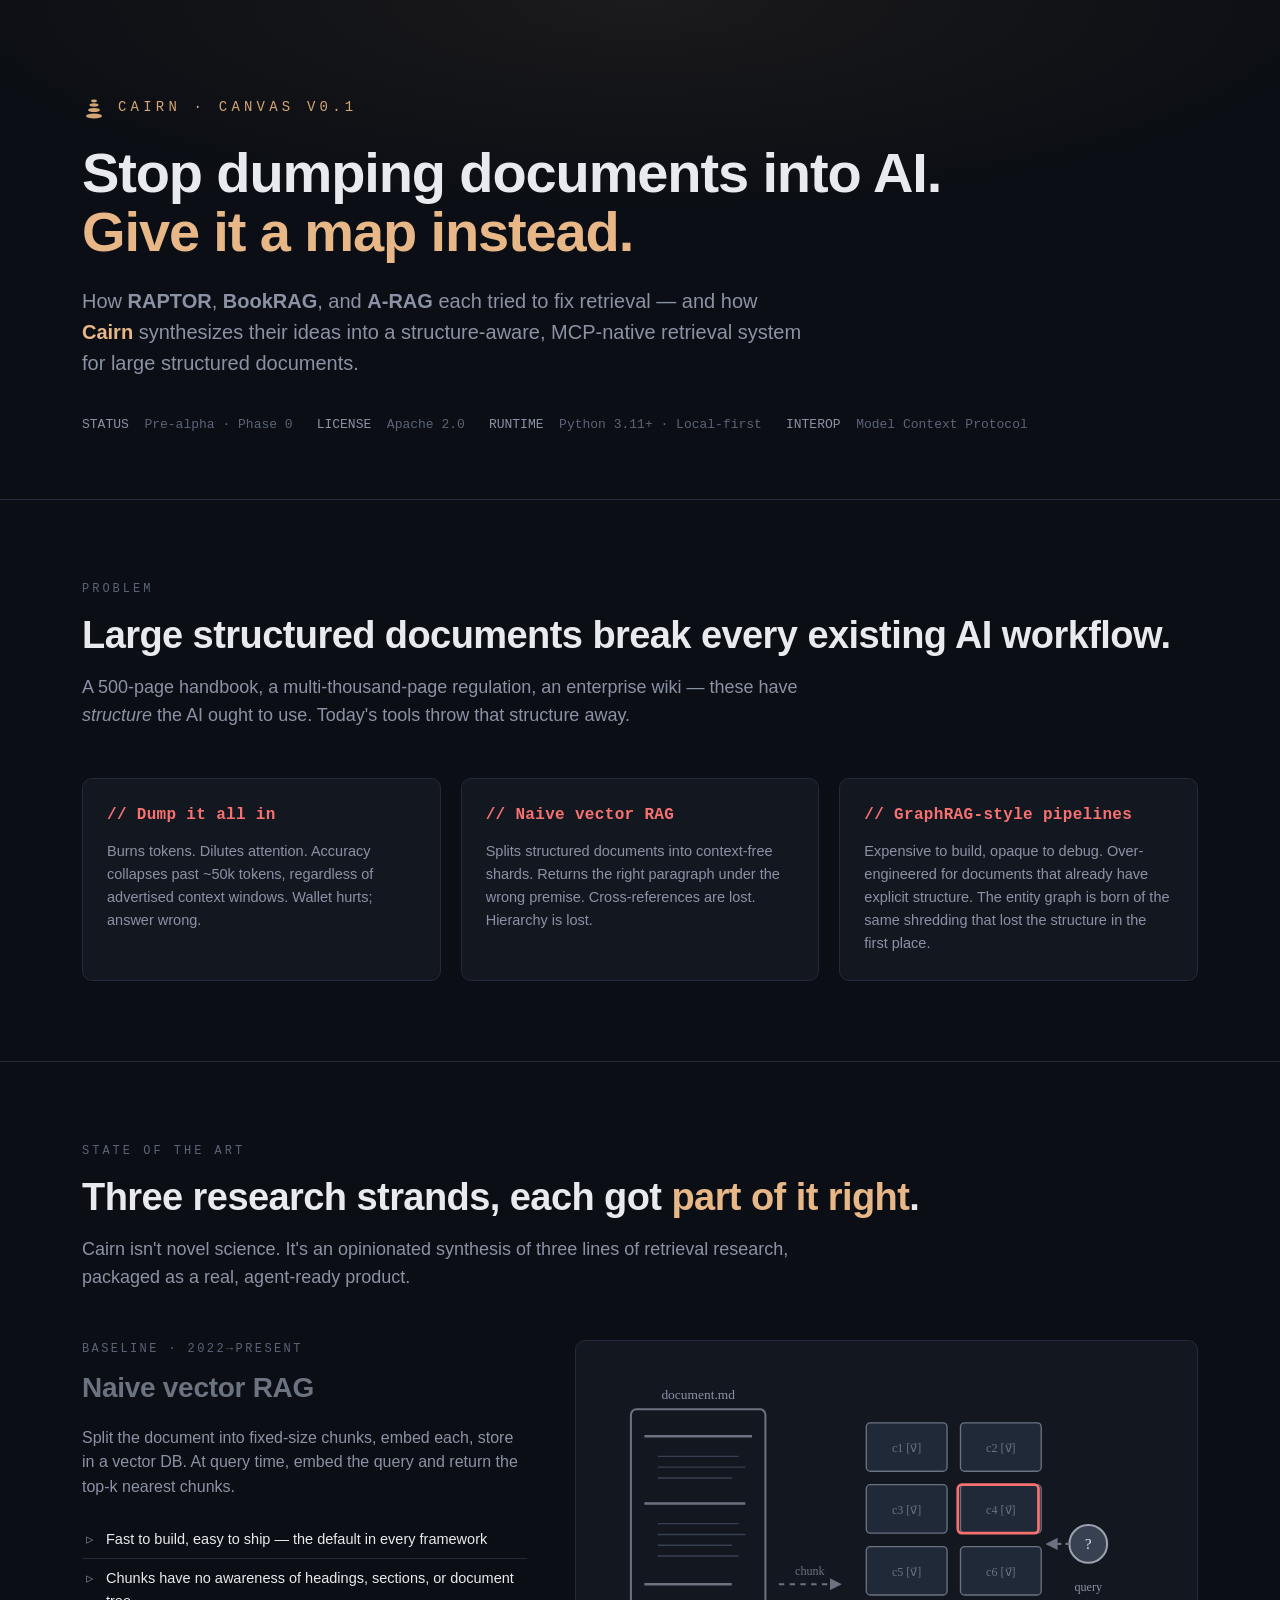
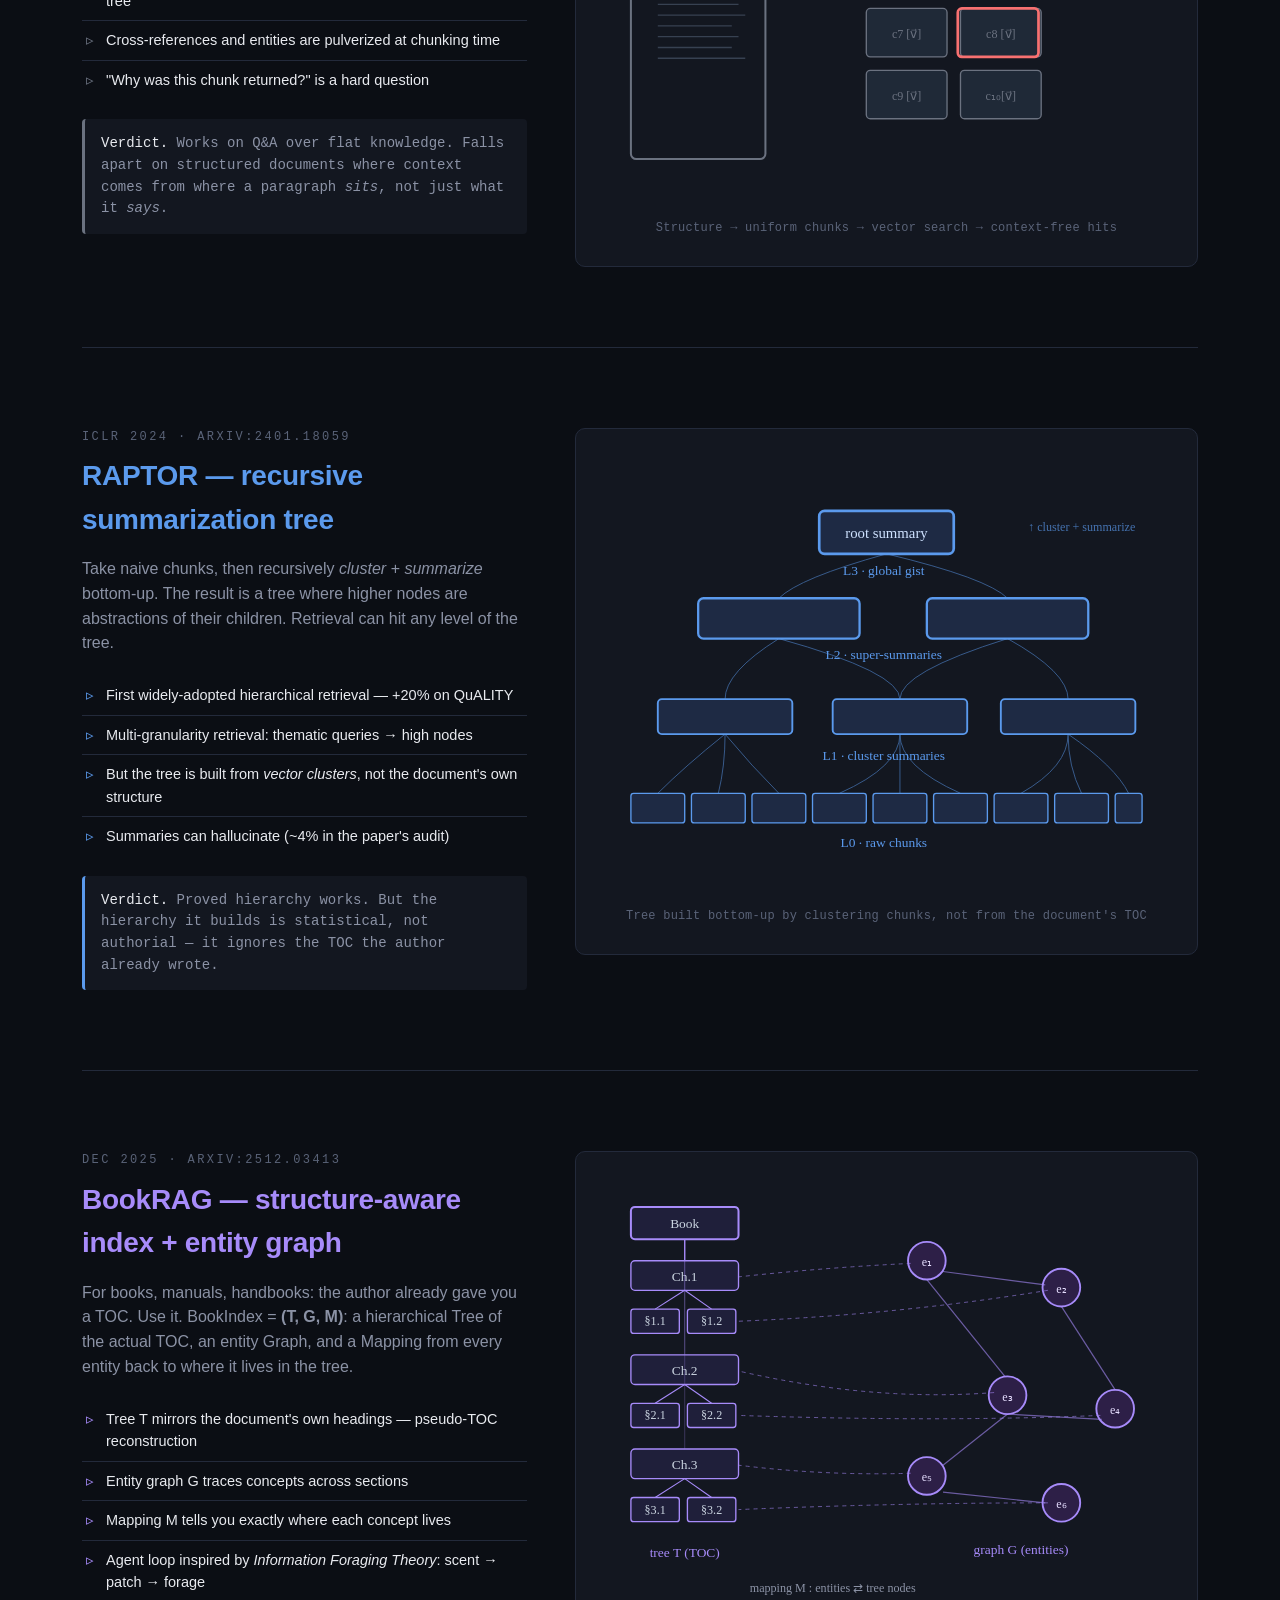
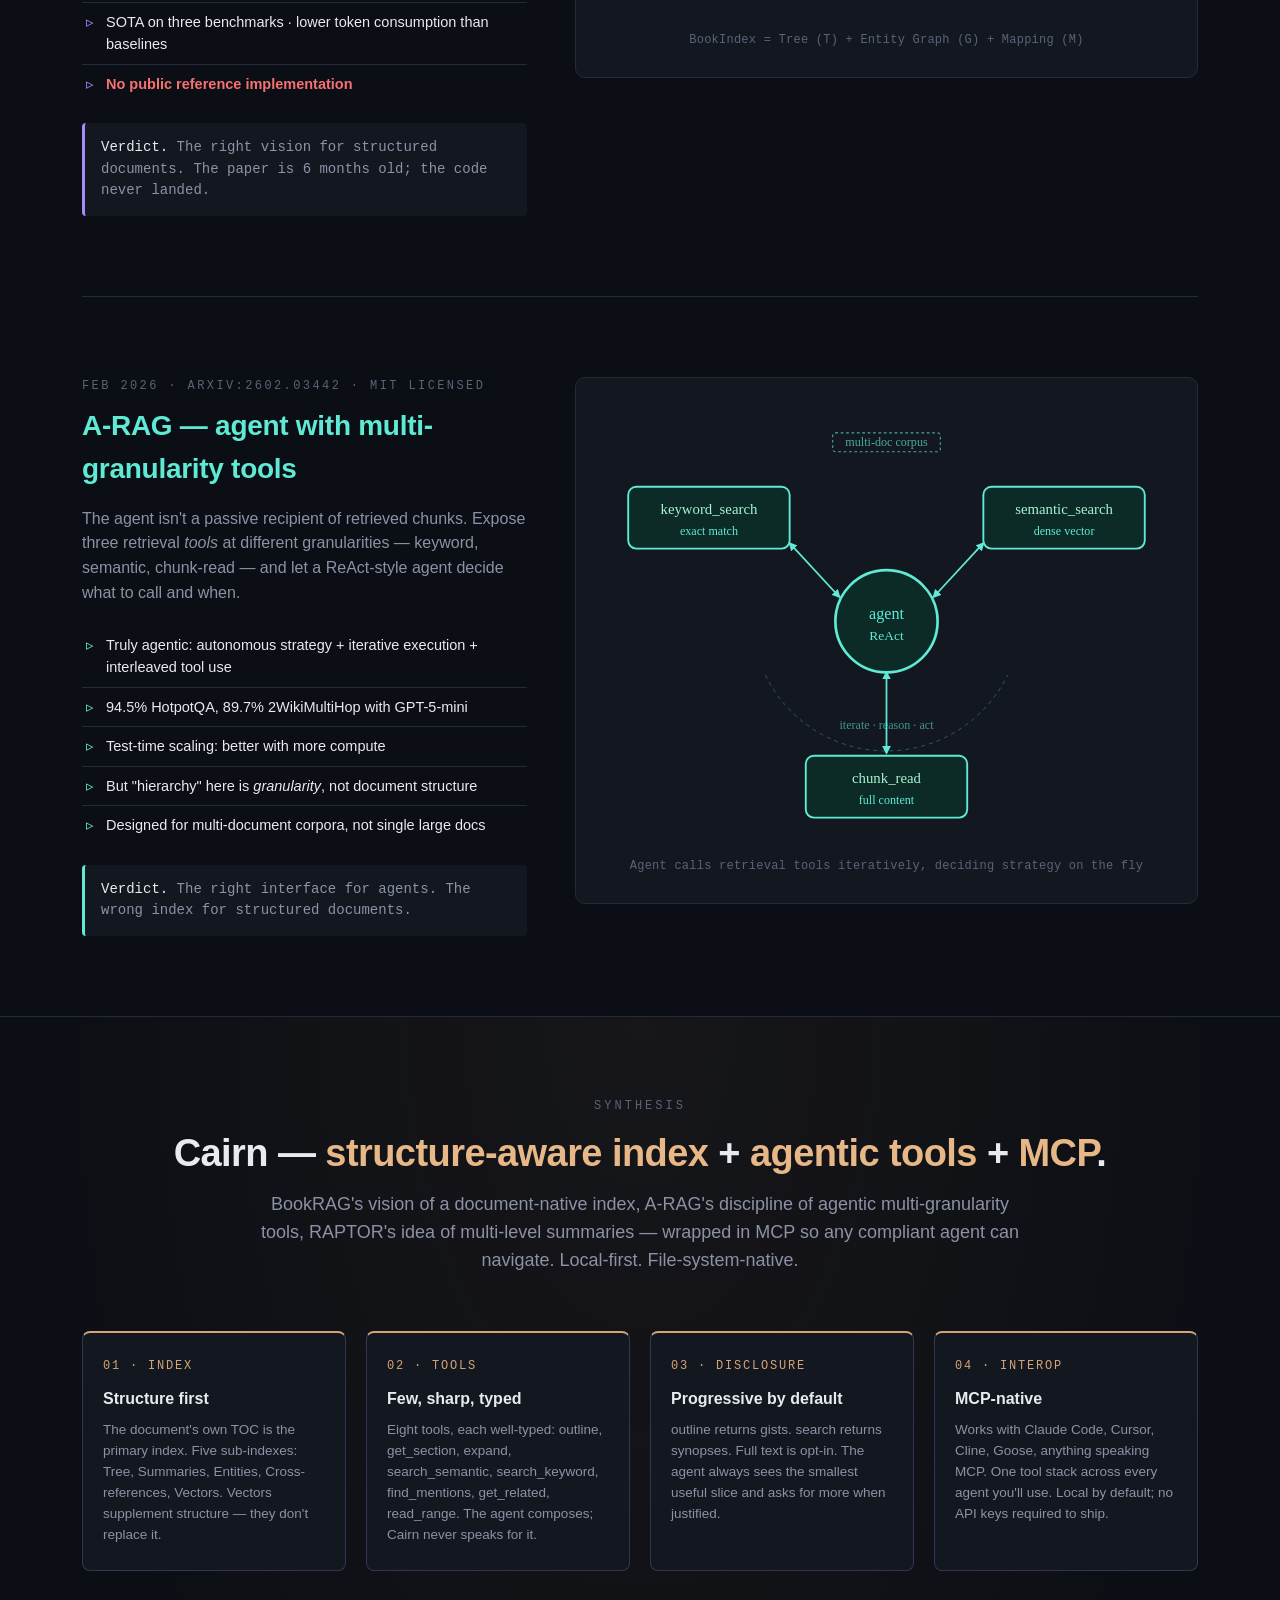
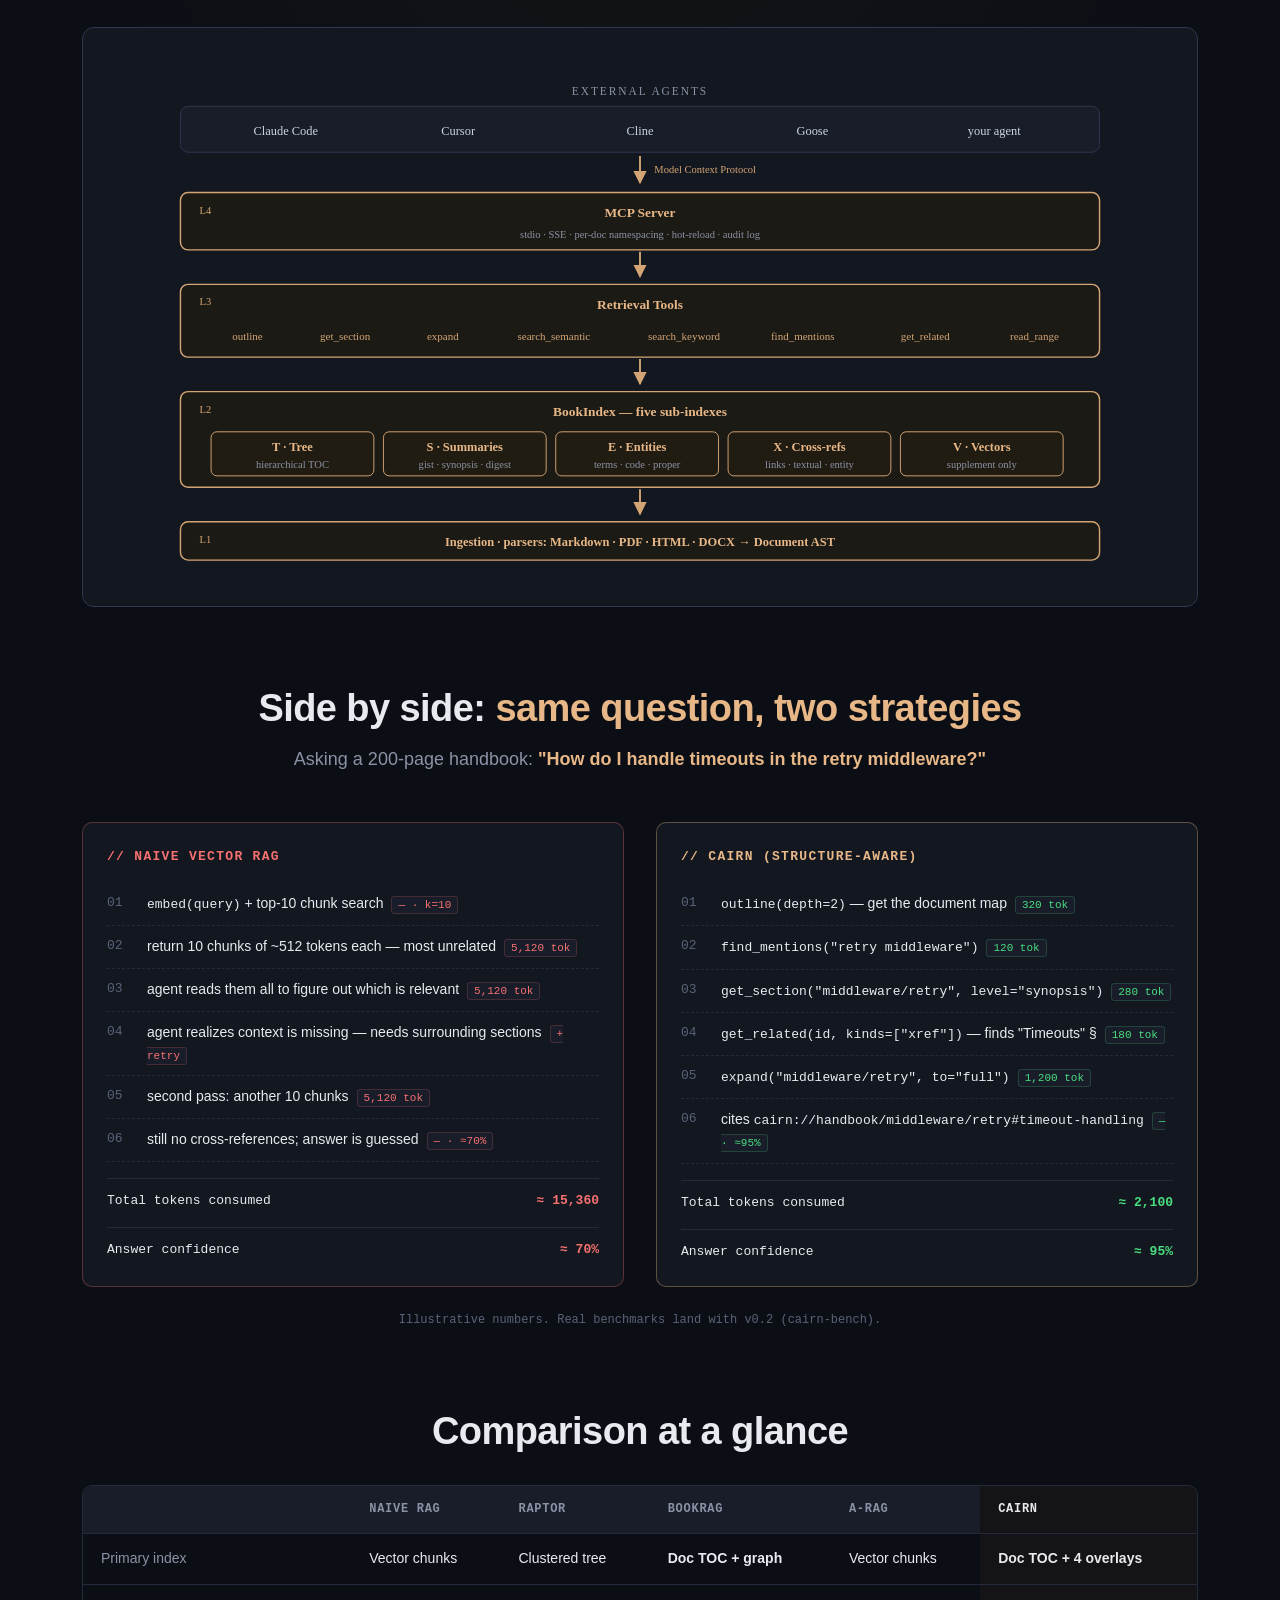
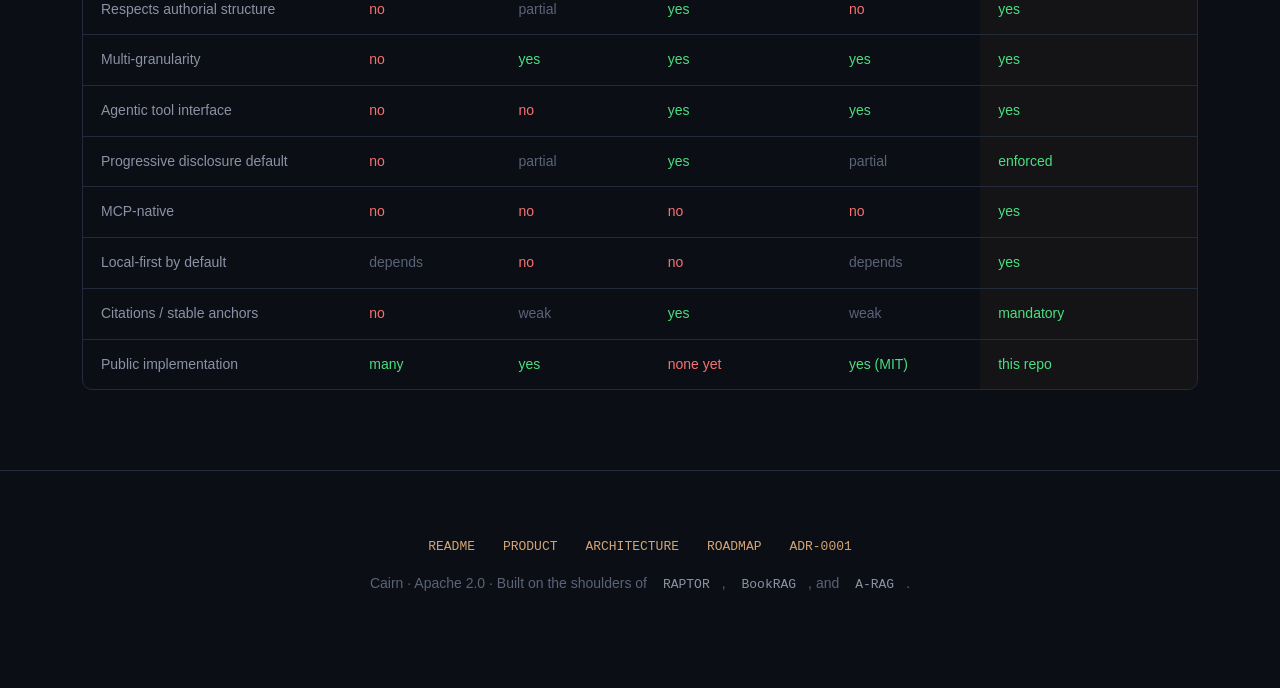
==== commit a9038a4d: "fix(canvas): correct arrow marker orientation in architecture diagram Marker was designed pointing d" ====
--- a/docs/canvas.html
+++ b/docs/canvas.html
@@ -938,11 +938,8 @@
             <stop offset="0" stop-color="#d4a574" stop-opacity="0.15"/>
             <stop offset="1" stop-color="#d4a574" stop-opacity="0"/>
           </linearGradient>
-          <marker id="ar-down" viewBox="0 0 10 10" refX="5" refY="9" markerWidth="6" markerHeight="6" orient="auto">
-            <path d="M0,0 L10,0 L5,10 z" fill="#d4a574"/>
-          </marker>
-          <marker id="ar-up" viewBox="0 0 10 10" refX="5" refY="1" markerWidth="6" markerHeight="6" orient="auto">
-            <path d="M0,10 L10,10 L5,0 z" fill="#d4a574"/>
+          <marker id="ar-down" viewBox="0 0 10 10" refX="9" refY="5" markerWidth="7" markerHeight="7" orient="auto">
+            <path d="M0,0 L10,5 L0,10 z" fill="#d4a574"/>
           </marker>
         </defs>
 
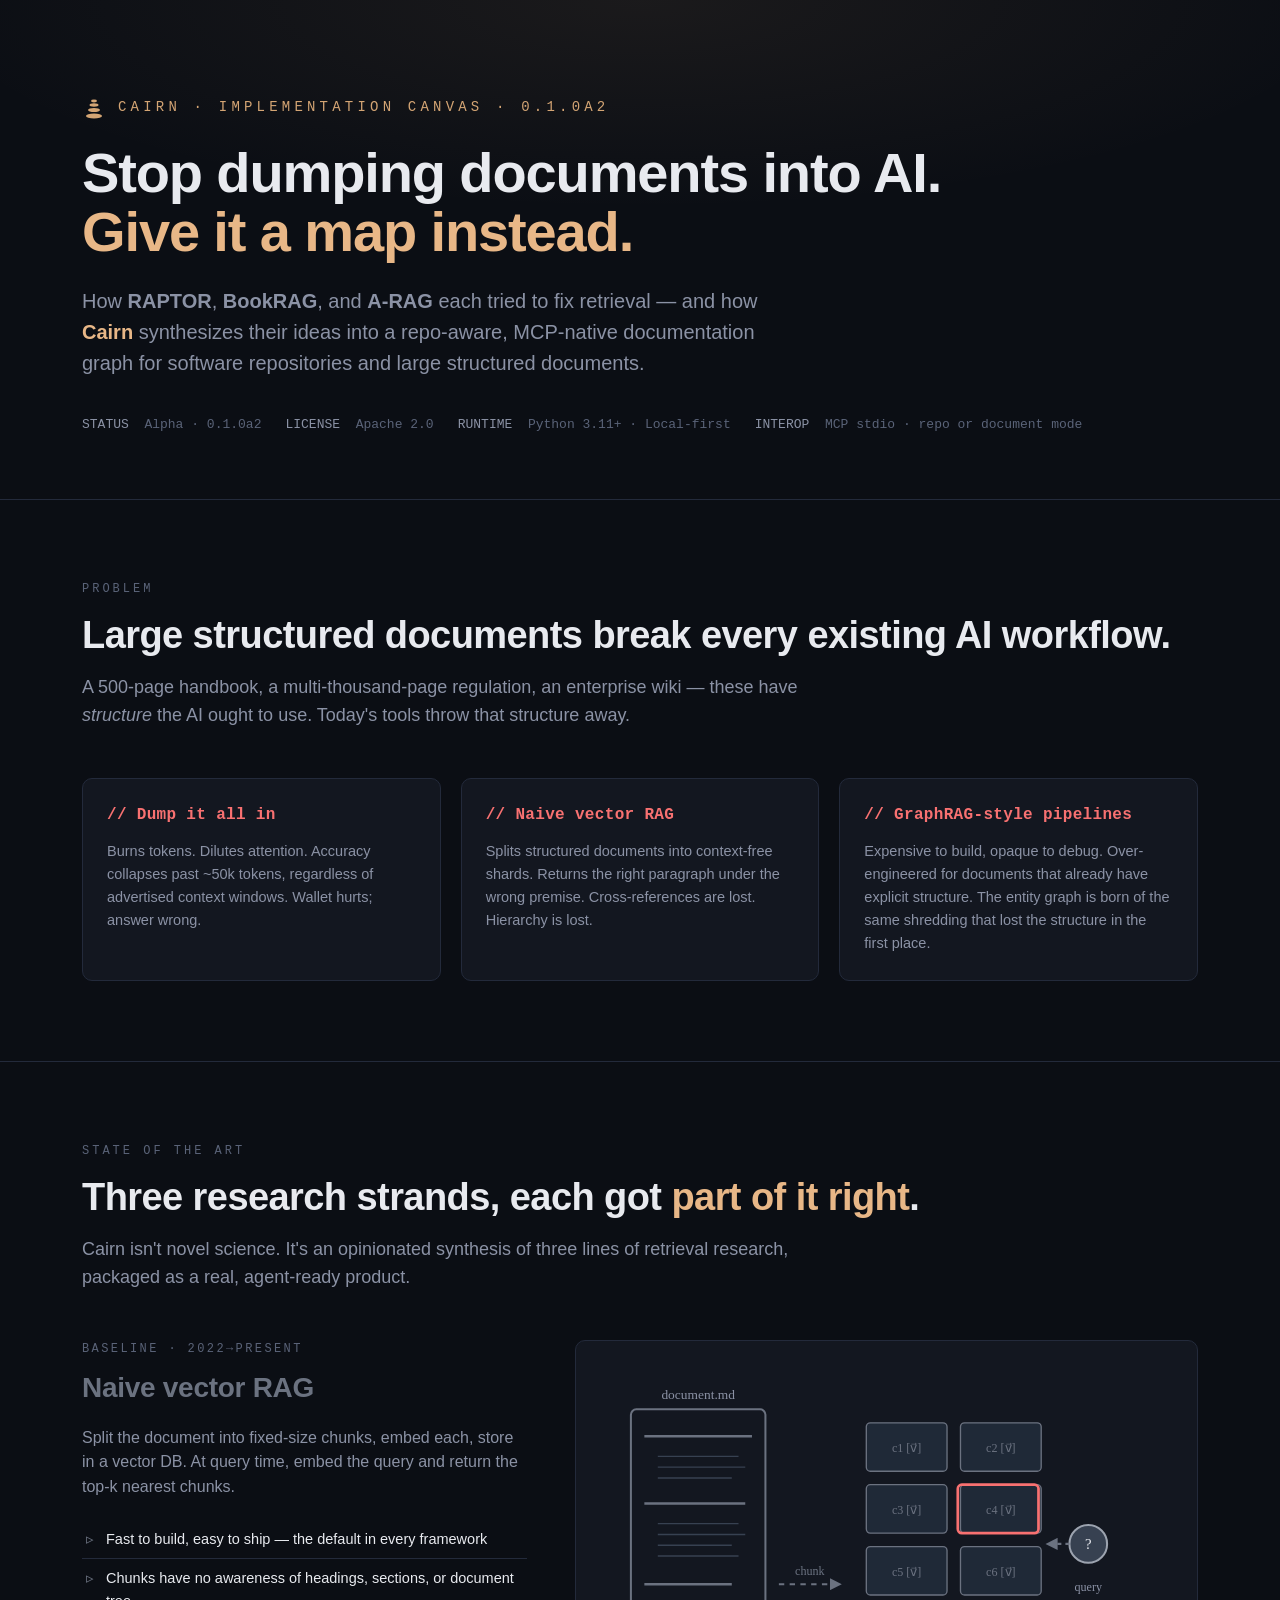
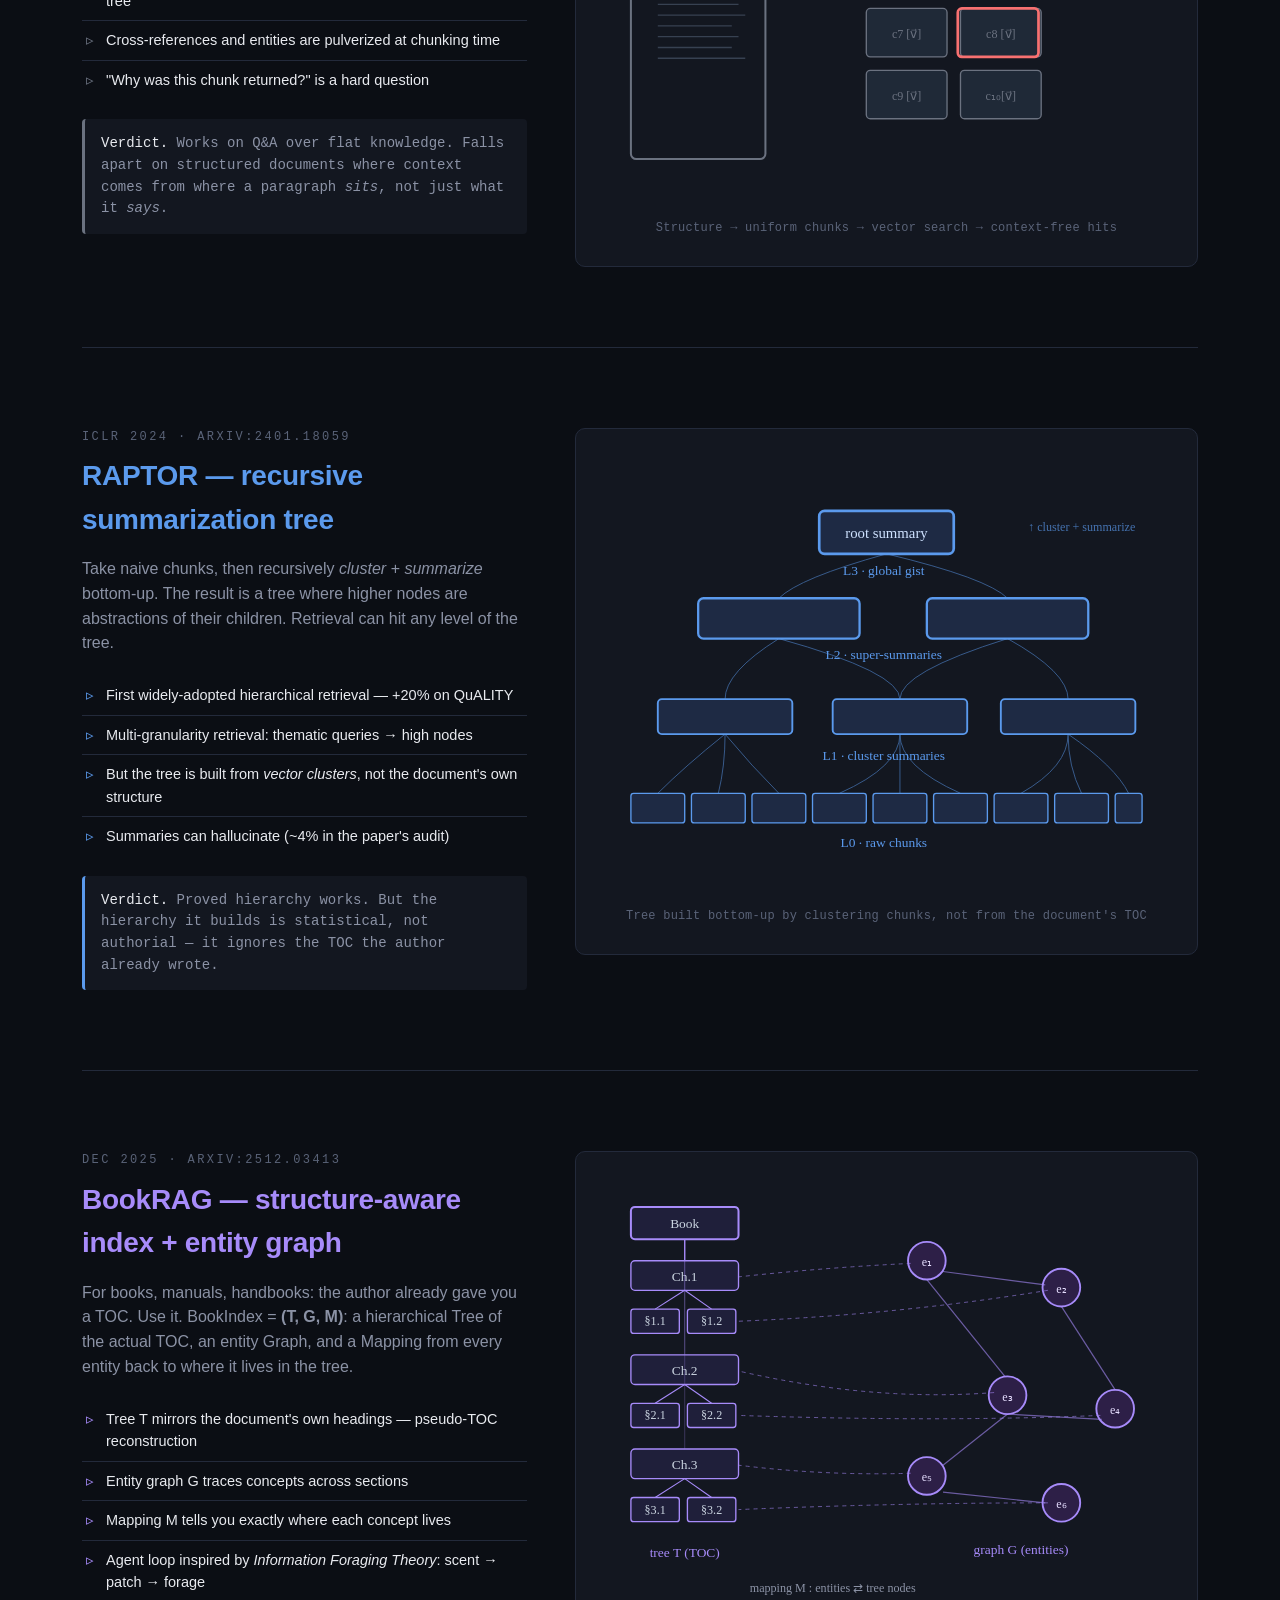
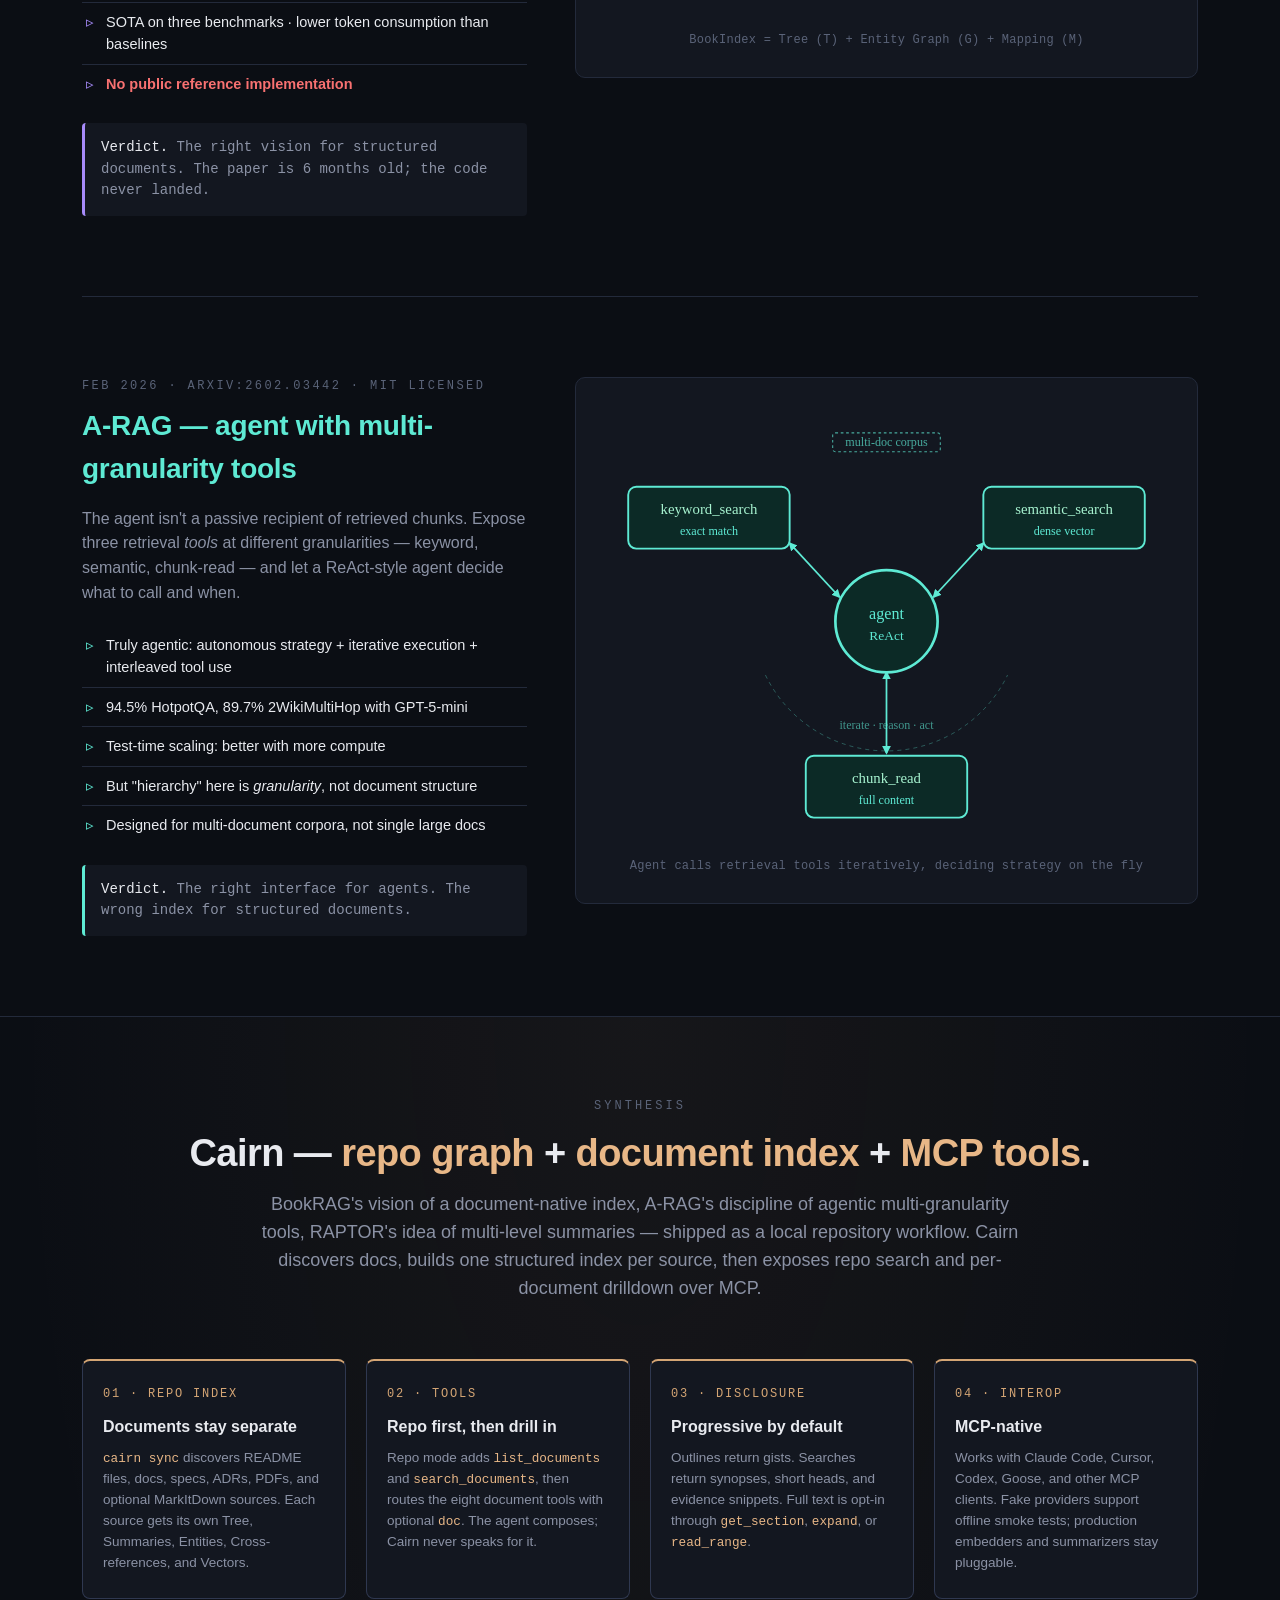
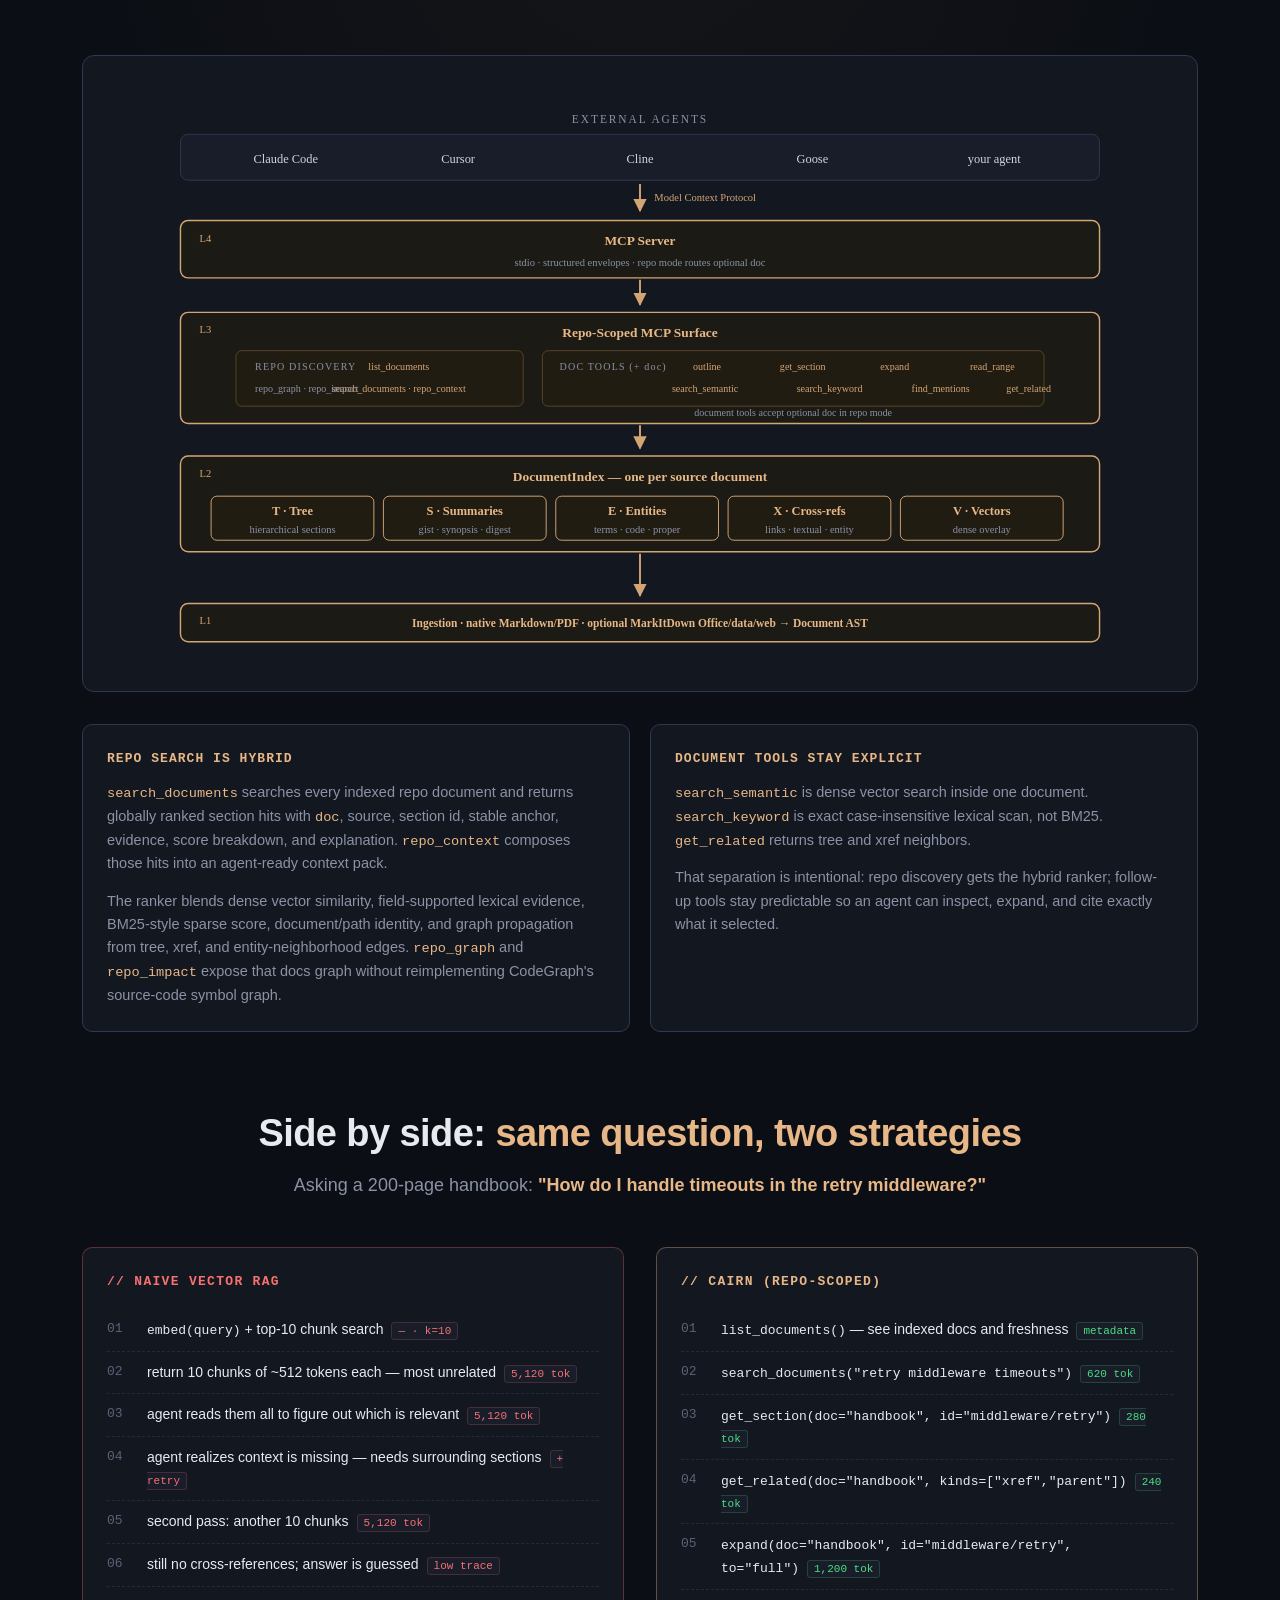
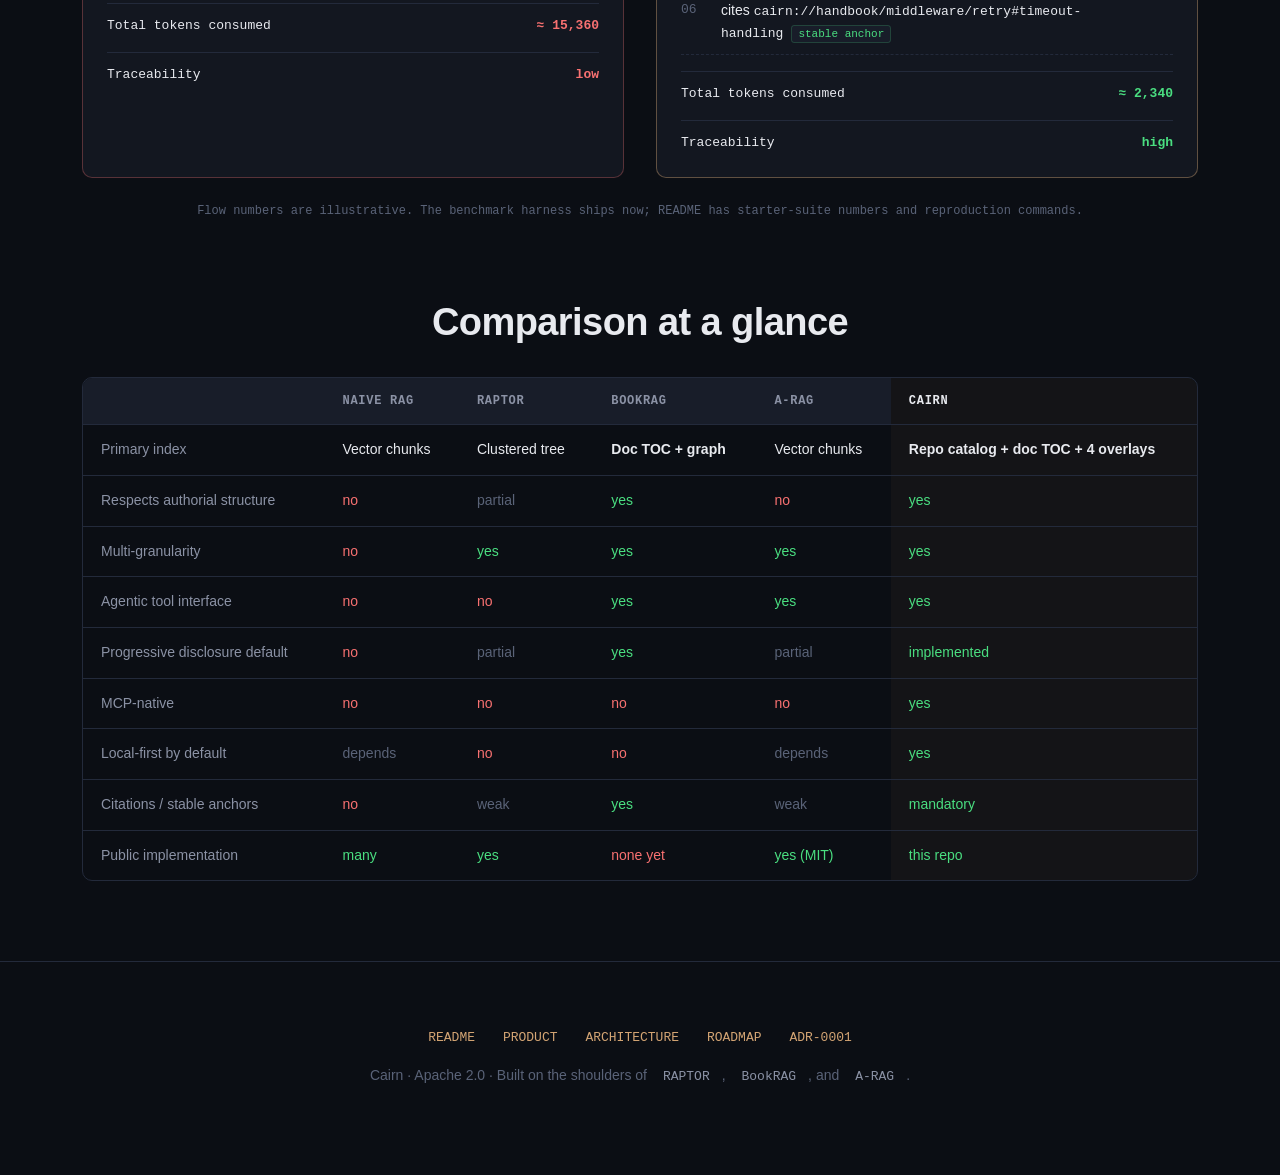
==== commit b3de8944: "Prepare docsgraph release automation" ====
--- a/docs/canvas.html
+++ b/docs/canvas.html
@@ -301,8 +301,46 @@
     border-radius: 12px;
     padding: 40px;
     margin-top: 24px;
+    overflow-x: auto;
   }
   .arch-wrap svg { width: 100%; height: auto; display: block; }
+
+  /* ---------- Implementation notes ---------- */
+  .impl-grid {
+    display: grid;
+    grid-template-columns: repeat(2, 1fr);
+    gap: 20px;
+    margin: 32px 0 64px;
+  }
+  .impl-card {
+    background: var(--surface);
+    border: 1px solid var(--border-strong);
+    border-radius: 10px;
+    padding: 24px;
+  }
+  .impl-card h4 {
+    margin: 0 0 12px;
+    color: var(--cairn-warm);
+    font-family: var(--mono);
+    font-size: 13px;
+    letter-spacing: 0.08em;
+    text-transform: uppercase;
+  }
+  .impl-card p {
+    margin: 0 0 14px;
+    color: var(--text-dim);
+    font-size: 14.5px;
+    line-height: 1.6;
+  }
+  .impl-card p:last-child {
+    margin-bottom: 0;
+  }
+  .impl-card code,
+  .pillar code {
+    color: var(--cairn-warm);
+    font-family: var(--mono);
+    font-size: 0.94em;
+  }
 
   /* ---------- Flow demo ---------- */
   .flow {
@@ -347,6 +385,7 @@
     font-family: var(--mono);
     font-size: 13px;
     color: var(--text);
+    overflow-wrap: anywhere;
   }
   .flow-step .tok {
     margin-left: 8px;
@@ -432,11 +471,23 @@
     .hero h1 { font-size: 38px; }
     .approach { grid-template-columns: 1fr; gap: 24px; }
     .cairn-pillars { grid-template-columns: repeat(2, 1fr); }
+    .impl-grid { grid-template-columns: 1fr; }
     .problem-grid { grid-template-columns: 1fr; }
     .flow { grid-template-columns: 1fr; }
     section { padding: 56px 0; }
     section h2 { font-size: 28px; }
   }
+
+  @media (max-width: 640px) {
+    .container { padding: 0 20px; }
+    .cairn-pillars { grid-template-columns: 1fr; }
+    .arch-wrap { padding: 18px; }
+    .arch-wrap svg { min-width: 720px; }
+    .impl-card,
+    .flow-card {
+      padding: 20px;
+    }
+  }
 </style>
 </head>
 <body>
@@ -444,19 +495,19 @@
 <!-- ============= HERO ============= -->
 <header class="hero">
   <div class="container">
-    <div class="brand">CAIRN · canvas v0.1</div>
+    <div class="brand">CAIRN · implementation canvas · 0.1.0a2</div>
     <h1>Stop dumping documents into AI.<br><em>Give it a map instead.</em></h1>
     <p class="lede">
       How <strong>RAPTOR</strong>, <strong>BookRAG</strong>, and <strong>A-RAG</strong>
       each tried to fix retrieval — and how <strong style="color: var(--cairn-warm);">Cairn</strong>
-      synthesizes their ideas into a structure-aware, MCP-native retrieval system
-      for large structured documents.
+      synthesizes their ideas into a repo-aware, MCP-native documentation graph
+      for software repositories and large structured documents.
     </p>
     <div class="meta">
-      <span><strong>STATUS</strong>&nbsp;&nbsp;Pre-alpha · Phase 0</span>
+      <span><strong>STATUS</strong>&nbsp;&nbsp;Alpha · 0.1.0a2</span>
       <span><strong>LICENSE</strong>&nbsp;&nbsp;Apache 2.0</span>
       <span><strong>RUNTIME</strong>&nbsp;&nbsp;Python 3.11+ · Local-first</span>
-      <span><strong>INTEROP</strong>&nbsp;&nbsp;Model Context Protocol</span>
+      <span><strong>INTEROP</strong>&nbsp;&nbsp;MCP stdio · repo or document mode</span>
     </div>
   </div>
 </header>
@@ -884,55 +935,56 @@
 <section class="cairn-section">
   <div class="container">
     <div class="eyebrow" style="text-align:center;">Synthesis</div>
-    <h2>Cairn — <em>structure-aware index</em> + <em>agentic tools</em> + <em>MCP</em>.</h2>
+    <h2>Cairn — <em>repo graph</em> + <em>document index</em> + <em>MCP tools</em>.</h2>
     <p class="section-lede">
       BookRAG's vision of a document-native index, A-RAG's discipline of agentic
-      multi-granularity tools, RAPTOR's idea of multi-level summaries — wrapped
-      in MCP so any compliant agent can navigate. Local-first. File-system-native.
+      multi-granularity tools, RAPTOR's idea of multi-level summaries — shipped as
+      a local repository workflow. Cairn discovers docs, builds one structured
+      index per source, then exposes repo search and per-document drilldown over MCP.
     </p>
 
     <div class="cairn-pillars">
       <div class="pillar">
-        <div class="pill-num">01 · INDEX</div>
-        <h4>Structure first</h4>
+        <div class="pill-num">01 · REPO INDEX</div>
+        <h4>Documents stay separate</h4>
         <p>
-          The document's own TOC is the primary index. Five sub-indexes:
-          Tree, Summaries, Entities, Cross-references, Vectors. Vectors
-          supplement structure — they don't replace it.
+          <code>cairn sync</code> discovers README files, docs, specs, ADRs, PDFs, and
+          optional MarkItDown sources. Each source gets its own Tree, Summaries,
+          Entities, Cross-references, and Vectors.
         </p>
       </div>
       <div class="pillar">
         <div class="pill-num">02 · TOOLS</div>
-        <h4>Few, sharp, typed</h4>
+        <h4>Repo first, then drill in</h4>
         <p>
-          Eight tools, each well-typed: outline, get_section, expand,
-          search_semantic, search_keyword, find_mentions, get_related,
-          read_range. The agent composes; Cairn never speaks for it.
+          Repo mode adds <code>list_documents</code> and <code>search_documents</code>, then routes the
+          eight document tools with optional <code>doc</code>. The agent composes; Cairn
+          never speaks for it.
         </p>
       </div>
       <div class="pillar">
         <div class="pill-num">03 · DISCLOSURE</div>
         <h4>Progressive by default</h4>
         <p>
-          outline returns gists. search returns synopses. Full text is opt-in.
-          The agent always sees the smallest useful slice and asks for more
-          when justified.
+          Outlines return gists. Searches return synopses, short heads, and
+          evidence snippets. Full text is opt-in through <code>get_section</code>,
+          <code>expand</code>, or <code>read_range</code>.
         </p>
       </div>
       <div class="pillar">
         <div class="pill-num">04 · INTEROP</div>
         <h4>MCP-native</h4>
         <p>
-          Works with Claude Code, Cursor, Cline, Goose, anything speaking MCP.
-          One tool stack across every agent you'll use. Local by default;
-          no API keys required to ship.
+          Works with Claude Code, Cursor, Codex, Goose, and other MCP clients.
+          Fake providers support offline smoke tests; production embedders and
+          summarizers stay pluggable.
         </p>
       </div>
     </div>
 
     <!-- ============= ARCHITECTURE DIAGRAM ============= -->
     <div class="arch-wrap">
-      <svg viewBox="0 0 1080 520" xmlns="http://www.w3.org/2000/svg">
+      <svg viewBox="0 0 1080 580" xmlns="http://www.w3.org/2000/svg">
         <defs>
           <linearGradient id="goldFade" x1="0" x2="0" y1="0" y2="1">
             <stop offset="0" stop-color="#d4a574" stop-opacity="0.15"/>
@@ -964,61 +1016,104 @@
         <rect x="60" y="130" width="960" height="60" rx="8" fill="#1b1a14" stroke="#d4a574" stroke-width="1.5"/>
         <text x="80" y="152" fill="#d4a574" font-family="ui-monospace" font-size="11">L4</text>
         <text x="540" y="156" text-anchor="middle" fill="#e8b787" font-family="ui-monospace" font-size="14" font-weight="600">MCP Server</text>
-        <text x="540" y="178" text-anchor="middle" fill="#8b92a5" font-family="ui-monospace" font-size="11">stdio · SSE · per-doc namespacing · hot-reload · audit log</text>
+        <text x="540" y="178" text-anchor="middle" fill="#8b92a5" font-family="ui-monospace" font-size="11">stdio · structured envelopes · repo mode routes optional doc</text>
 
         <line x1="540" y1="192" x2="540" y2="218" stroke="#d4a574" stroke-width="2" marker-end="url(#ar-down)"/>
 
         <!-- LAYER 3: Retrieval tools -->
-        <rect x="60" y="226" width="960" height="76" rx="8" fill="#1b1a14" stroke="#d4a574" stroke-width="1.5"/>
+        <rect x="60" y="226" width="960" height="116" rx="8" fill="#1b1a14" stroke="#d4a574" stroke-width="1.5"/>
         <text x="80" y="248" fill="#d4a574" font-family="ui-monospace" font-size="11">L3</text>
-        <text x="540" y="252" text-anchor="middle" fill="#e8b787" font-family="ui-monospace" font-size="14" font-weight="600">Retrieval Tools</text>
-        <g font-family="ui-monospace" font-size="11.5" fill="#d4a574" text-anchor="middle">
-          <text x="130" y="284">outline</text>
-          <text x="232" y="284">get_section</text>
-          <text x="334" y="284">expand</text>
-          <text x="450" y="284">search_semantic</text>
-          <text x="586" y="284">search_keyword</text>
-          <text x="710" y="284">find_mentions</text>
-          <text x="838" y="284">get_related</text>
-          <text x="952" y="284">read_range</text>
+        <text x="540" y="252" text-anchor="middle" fill="#e8b787" font-family="ui-monospace" font-size="14" font-weight="600">Repo-Scoped MCP Surface</text>
+        <g font-family="ui-monospace" font-size="10.5" fill="#d4a574">
+          <rect x="118" y="266" width="300" height="58" rx="6" fill="#211c12" stroke="#5a4427" stroke-width="1"/>
+          <text x="138" y="286" fill="#8b92a5" letter-spacing="1.2">REPO DISCOVERY</text>
+          <text x="288" y="286" text-anchor="middle">list_documents</text>
+          <text x="288" y="309" text-anchor="middle">search_documents · repo_context</text>
+          <text x="138" y="309" fill="#8b92a5">repo_graph · repo_impact</text>
+
+          <rect x="438" y="266" width="524" height="58" rx="6" fill="#211c12" stroke="#5a4427" stroke-width="1"/>
+          <text x="456" y="286" fill="#8b92a5" letter-spacing="1.2">DOC TOOLS (+ doc)</text>
+          <g text-anchor="middle">
+            <text x="610" y="286">outline</text>
+            <text x="710" y="286">get_section</text>
+            <text x="806" y="286">expand</text>
+            <text x="908" y="286">read_range</text>
+            <text x="608" y="309">search_semantic</text>
+            <text x="738" y="309">search_keyword</text>
+            <text x="854" y="309">find_mentions</text>
+            <text x="946" y="309">get_related</text>
+          </g>
+          <text x="700" y="334" text-anchor="middle" fill="#8b92a5">document tools accept optional doc in repo mode</text>
         </g>
 
-        <line x1="540" y1="304" x2="540" y2="330" stroke="#d4a574" stroke-width="2" marker-end="url(#ar-down)"/>
+        <line x1="540" y1="344" x2="540" y2="368" stroke="#d4a574" stroke-width="2" marker-end="url(#ar-down)"/>
 
         <!-- LAYER 2: Index (5 sub-indexes) -->
-        <rect x="60" y="338" width="960" height="100" rx="8" fill="#1b1a14" stroke="#d4a574" stroke-width="1.5"/>
-        <text x="80" y="360" fill="#d4a574" font-family="ui-monospace" font-size="11">L2</text>
-        <text x="540" y="364" text-anchor="middle" fill="#e8b787" font-family="ui-monospace" font-size="14" font-weight="600">BookIndex — five sub-indexes</text>
+        <rect x="60" y="376" width="960" height="100" rx="8" fill="#1b1a14" stroke="#d4a574" stroke-width="1.5"/>
+        <text x="80" y="398" fill="#d4a574" font-family="ui-monospace" font-size="11">L2</text>
+        <text x="540" y="402" text-anchor="middle" fill="#e8b787" font-family="ui-monospace" font-size="14" font-weight="600">DocumentIndex — one per source document</text>
         <g font-family="ui-monospace" font-size="11" text-anchor="middle">
           <!-- T -->
-          <rect x="92" y="380" width="170" height="46" rx="6" fill="#211c12" stroke="#d4a574" stroke-width="1"/>
-          <text x="177" y="400" fill="#e8b787" font-size="13" font-weight="600">T · Tree</text>
-          <text x="177" y="418" fill="#8b92a5">hierarchical TOC</text>
+          <rect x="92" y="418" width="170" height="46" rx="6" fill="#211c12" stroke="#d4a574" stroke-width="1"/>
+          <text x="177" y="438" fill="#e8b787" font-size="13" font-weight="600">T · Tree</text>
+          <text x="177" y="456" fill="#8b92a5">hierarchical sections</text>
           <!-- S -->
-          <rect x="272" y="380" width="170" height="46" rx="6" fill="#211c12" stroke="#d4a574" stroke-width="1"/>
-          <text x="357" y="400" fill="#e8b787" font-size="13" font-weight="600">S · Summaries</text>
-          <text x="357" y="418" fill="#8b92a5">gist · synopsis · digest</text>
+          <rect x="272" y="418" width="170" height="46" rx="6" fill="#211c12" stroke="#d4a574" stroke-width="1"/>
+          <text x="357" y="438" fill="#e8b787" font-size="13" font-weight="600">S · Summaries</text>
+          <text x="357" y="456" fill="#8b92a5">gist · synopsis · digest</text>
           <!-- E -->
-          <rect x="452" y="380" width="170" height="46" rx="6" fill="#211c12" stroke="#d4a574" stroke-width="1"/>
-          <text x="537" y="400" fill="#e8b787" font-size="13" font-weight="600">E · Entities</text>
-          <text x="537" y="418" fill="#8b92a5">terms · code · proper</text>
+          <rect x="452" y="418" width="170" height="46" rx="6" fill="#211c12" stroke="#d4a574" stroke-width="1"/>
+          <text x="537" y="438" fill="#e8b787" font-size="13" font-weight="600">E · Entities</text>
+          <text x="537" y="456" fill="#8b92a5">terms · code · proper</text>
           <!-- X -->
-          <rect x="632" y="380" width="170" height="46" rx="6" fill="#211c12" stroke="#d4a574" stroke-width="1"/>
-          <text x="717" y="400" fill="#e8b787" font-size="13" font-weight="600">X · Cross-refs</text>
-          <text x="717" y="418" fill="#8b92a5">links · textual · entity</text>
+          <rect x="632" y="418" width="170" height="46" rx="6" fill="#211c12" stroke="#d4a574" stroke-width="1"/>
+          <text x="717" y="438" fill="#e8b787" font-size="13" font-weight="600">X · Cross-refs</text>
+          <text x="717" y="456" fill="#8b92a5">links · textual · entity</text>
           <!-- V -->
-          <rect x="812" y="380" width="170" height="46" rx="6" fill="#211c12" stroke="#d4a574" stroke-width="1"/>
-          <text x="897" y="400" fill="#e8b787" font-size="13" font-weight="600">V · Vectors</text>
-          <text x="897" y="418" fill="#8b92a5">supplement only</text>
+          <rect x="812" y="418" width="170" height="46" rx="6" fill="#211c12" stroke="#d4a574" stroke-width="1"/>
+          <text x="897" y="438" fill="#e8b787" font-size="13" font-weight="600">V · Vectors</text>
+          <text x="897" y="456" fill="#8b92a5">dense overlay</text>
         </g>
 
-        <line x1="540" y1="440" x2="540" y2="466" stroke="#d4a574" stroke-width="2" marker-end="url(#ar-down)"/>
+        <line x1="540" y1="478" x2="540" y2="522" stroke="#d4a574" stroke-width="2" marker-end="url(#ar-down)"/>
 
         <!-- LAYER 1: Ingestion -->
-        <rect x="60" y="474" width="960" height="40" rx="8" fill="#1b1a14" stroke="#d4a574" stroke-width="1.5"/>
-        <text x="80" y="496" fill="#d4a574" font-family="ui-monospace" font-size="11">L1</text>
-        <text x="540" y="499" text-anchor="middle" fill="#e8b787" font-family="ui-monospace" font-size="13" font-weight="600">Ingestion · parsers: Markdown · PDF · HTML · DOCX → Document AST</text>
+        <rect x="60" y="530" width="960" height="40" rx="8" fill="#1b1a14" stroke="#d4a574" stroke-width="1.5"/>
+        <text x="80" y="552" fill="#d4a574" font-family="ui-monospace" font-size="11">L1</text>
+        <text x="540" y="555" text-anchor="middle" fill="#e8b787" font-family="ui-monospace" font-size="12" font-weight="600">Ingestion · native Markdown/PDF · optional MarkItDown Office/data/web → Document AST</text>
       </svg>
+    </div>
+
+    <div class="impl-grid">
+      <div class="impl-card">
+        <h4>Repo search is hybrid</h4>
+        <p>
+          <code>search_documents</code> searches every indexed repo document and
+          returns globally ranked section hits with <code>doc</code>, source,
+          section id, stable anchor, evidence, score breakdown, and explanation.
+          <code>repo_context</code> composes those hits into an agent-ready context pack.
+        </p>
+        <p>
+          The ranker blends dense vector similarity, field-supported lexical
+          evidence, BM25-style sparse score, document/path identity, and graph
+          propagation from tree, xref, and entity-neighborhood edges.
+          <code>repo_graph</code> and <code>repo_impact</code> expose that docs graph
+          without reimplementing CodeGraph's source-code symbol graph.
+        </p>
+      </div>
+      <div class="impl-card">
+        <h4>Document tools stay explicit</h4>
+        <p>
+          <code>search_semantic</code> is dense vector search inside one document.
+          <code>search_keyword</code> is exact case-insensitive lexical scan, not
+          BM25. <code>get_related</code> returns tree and xref neighbors.
+        </p>
+        <p>
+          That separation is intentional: repo discovery gets the hybrid ranker;
+          follow-up tools stay predictable so an agent can inspect, expand, and
+          cite exactly what it selected.
+        </p>
+      </div>
     </div>
 
     <!-- ============= FLOW DEMO ============= -->
@@ -1035,38 +1130,39 @@
         <div class="flow-step"><span class="num">03</span><div>agent reads them all to figure out which is relevant<span class="tok">5,120 tok</span></div></div>
         <div class="flow-step"><span class="num">04</span><div>agent realizes context is missing — needs surrounding sections<span class="tok">+ retry</span></div></div>
         <div class="flow-step"><span class="num">05</span><div>second pass: another 10 chunks<span class="tok">5,120 tok</span></div></div>
-        <div class="flow-step"><span class="num">06</span><div>still no cross-references; answer is guessed<span class="tok">— · ≈70%</span></div></div>
+        <div class="flow-step"><span class="num">06</span><div>still no cross-references; answer is guessed<span class="tok">low trace</span></div></div>
         <div class="flow-total">
           <span>Total tokens consumed</span>
           <span class="total-tok">≈ 15,360</span>
         </div>
         <div class="flow-total">
-          <span>Answer confidence</span>
-          <span class="total-tok">≈ 70%</span>
+          <span>Traceability</span>
+          <span class="total-tok">low</span>
         </div>
       </div>
 
       <div class="flow-card good">
-        <h4>// Cairn (structure-aware)</h4>
-        <div class="flow-step"><span class="num">01</span><div><span class="code">outline(depth=2)</span> — get the document map<span class="tok">320 tok</span></div></div>
-        <div class="flow-step"><span class="num">02</span><div><span class="code">find_mentions("retry middleware")</span><span class="tok">120 tok</span></div></div>
-        <div class="flow-step"><span class="num">03</span><div><span class="code">get_section("middleware/retry", level="synopsis")</span><span class="tok">280 tok</span></div></div>
-        <div class="flow-step"><span class="num">04</span><div><span class="code">get_related(id, kinds=["xref"])</span> — finds "Timeouts" §<span class="tok">180 tok</span></div></div>
-        <div class="flow-step"><span class="num">05</span><div><span class="code">expand("middleware/retry", to="full")</span><span class="tok">1,200 tok</span></div></div>
-        <div class="flow-step"><span class="num">06</span><div>cites <span class="code">cairn://handbook/middleware/retry#timeout-handling</span><span class="tok">— · ≈95%</span></div></div>
+        <h4>// Cairn (repo-scoped)</h4>
+        <div class="flow-step"><span class="num">01</span><div><span class="code">list_documents()</span> — see indexed docs and freshness<span class="tok">metadata</span></div></div>
+        <div class="flow-step"><span class="num">02</span><div><span class="code">search_documents("retry middleware timeouts")</span><span class="tok">620 tok</span></div></div>
+        <div class="flow-step"><span class="num">03</span><div><span class="code">get_section(doc="handbook", id="middleware/retry")</span><span class="tok">280 tok</span></div></div>
+        <div class="flow-step"><span class="num">04</span><div><span class="code">get_related(doc="handbook", kinds=["xref","parent"])</span><span class="tok">240 tok</span></div></div>
+        <div class="flow-step"><span class="num">05</span><div><span class="code">expand(doc="handbook", id="middleware/retry", to="full")</span><span class="tok">1,200 tok</span></div></div>
+        <div class="flow-step"><span class="num">06</span><div>cites <span class="code">cairn://handbook/middleware/retry#timeout-handling</span><span class="tok">stable anchor</span></div></div>
         <div class="flow-total">
           <span>Total tokens consumed</span>
-          <span class="total-tok">≈ 2,100</span>
+          <span class="total-tok">≈ 2,340</span>
         </div>
         <div class="flow-total">
-          <span>Answer confidence</span>
-          <span class="total-tok">≈ 95%</span>
+          <span>Traceability</span>
+          <span class="total-tok">high</span>
         </div>
       </div>
     </div>
 
     <p style="text-align:center; color: var(--text-faint); font-family: var(--mono); font-size: 12px; margin-top: 24px;">
-      Illustrative numbers. Real benchmarks land with v0.2 (<code>cairn-bench</code>).
+      Flow numbers are illustrative. The benchmark harness ships now; README has
+      starter-suite numbers and reproduction commands.
     </p>
 
     <!-- ============= COMPARISON TABLE ============= -->
@@ -1091,7 +1187,7 @@
             <td>Clustered tree</td>
             <td class="h">Doc TOC + graph</td>
             <td>Vector chunks</td>
-            <td class="cairn-col h">Doc TOC + 4 overlays</td>
+            <td class="cairn-col h">Repo catalog + doc TOC + 4 overlays</td>
           </tr>
           <tr>
             <td>Respects authorial structure</td>
@@ -1123,7 +1219,7 @@
             <td class="meh">partial</td>
             <td class="yes">yes</td>
             <td class="meh">partial</td>
-            <td class="cairn-col yes">enforced</td>
+            <td class="cairn-col yes">implemented</td>
           </tr>
           <tr>
             <td>MCP-native</td>
